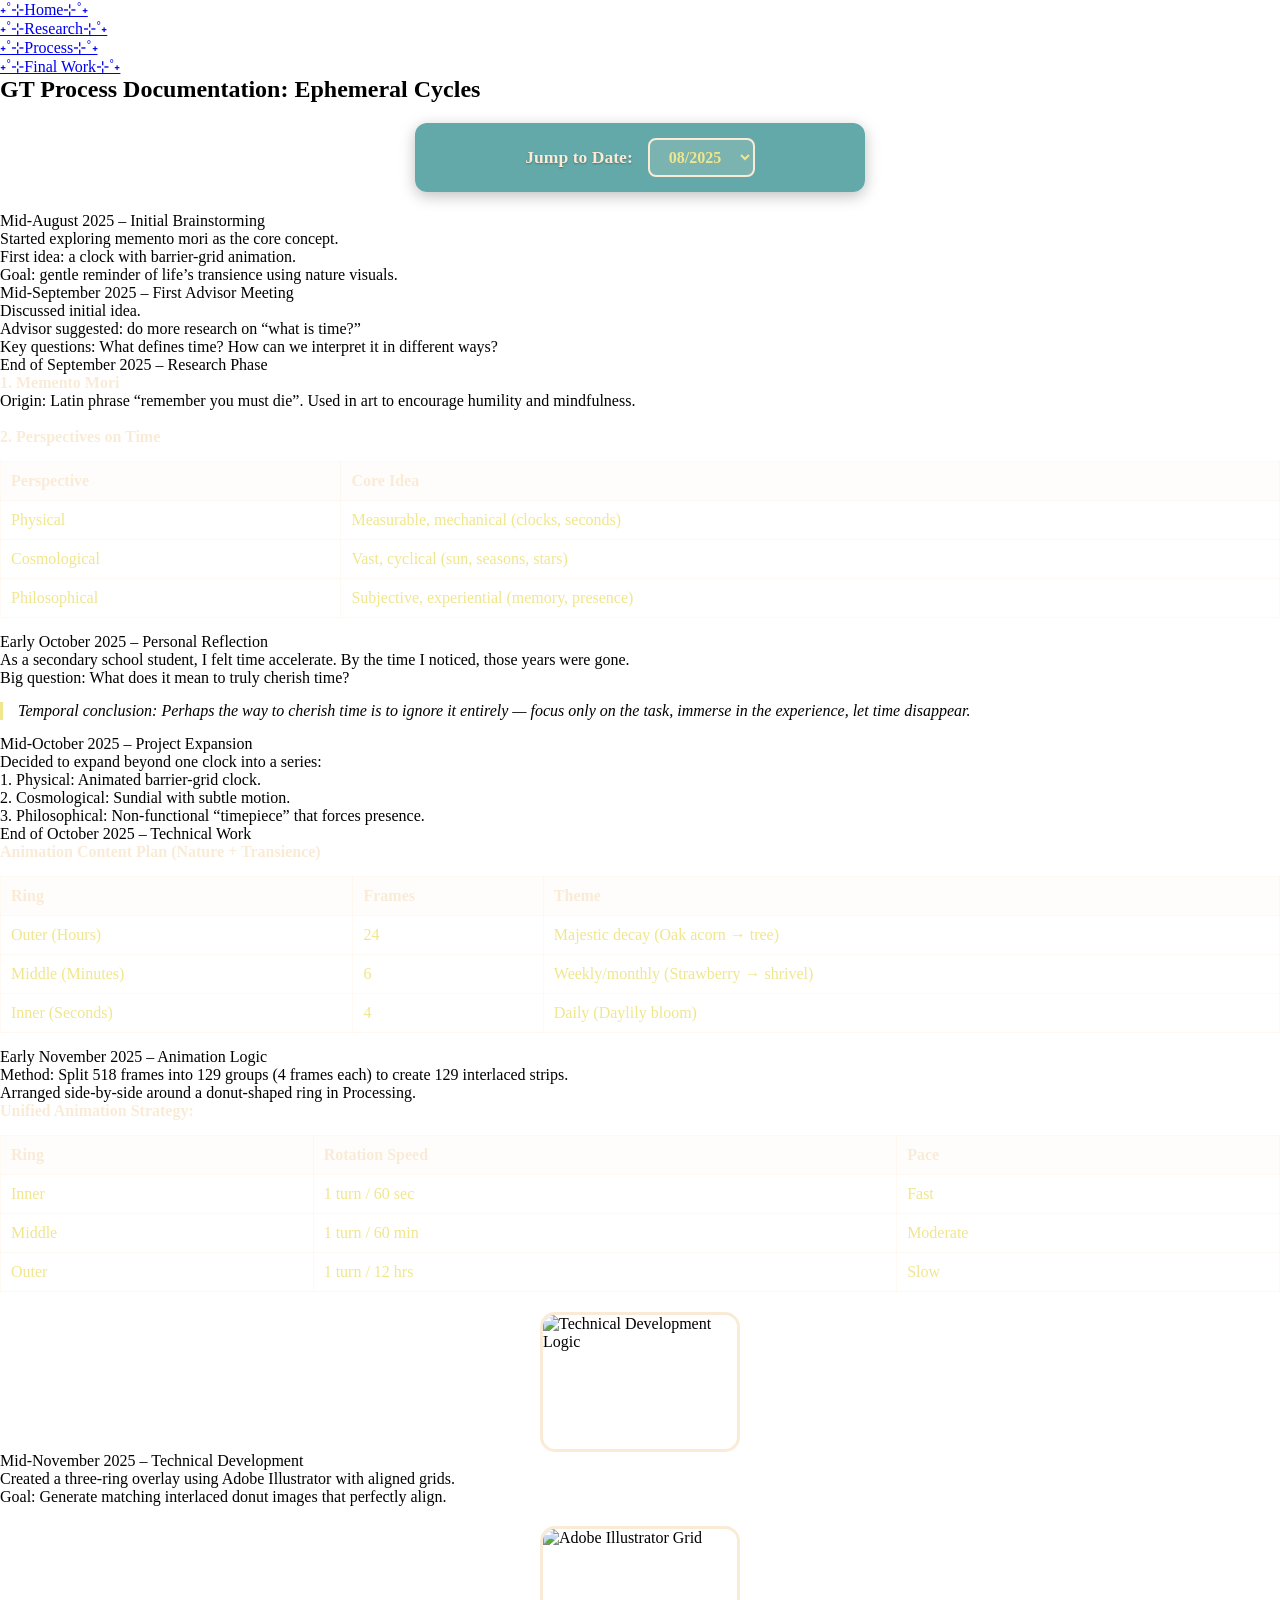
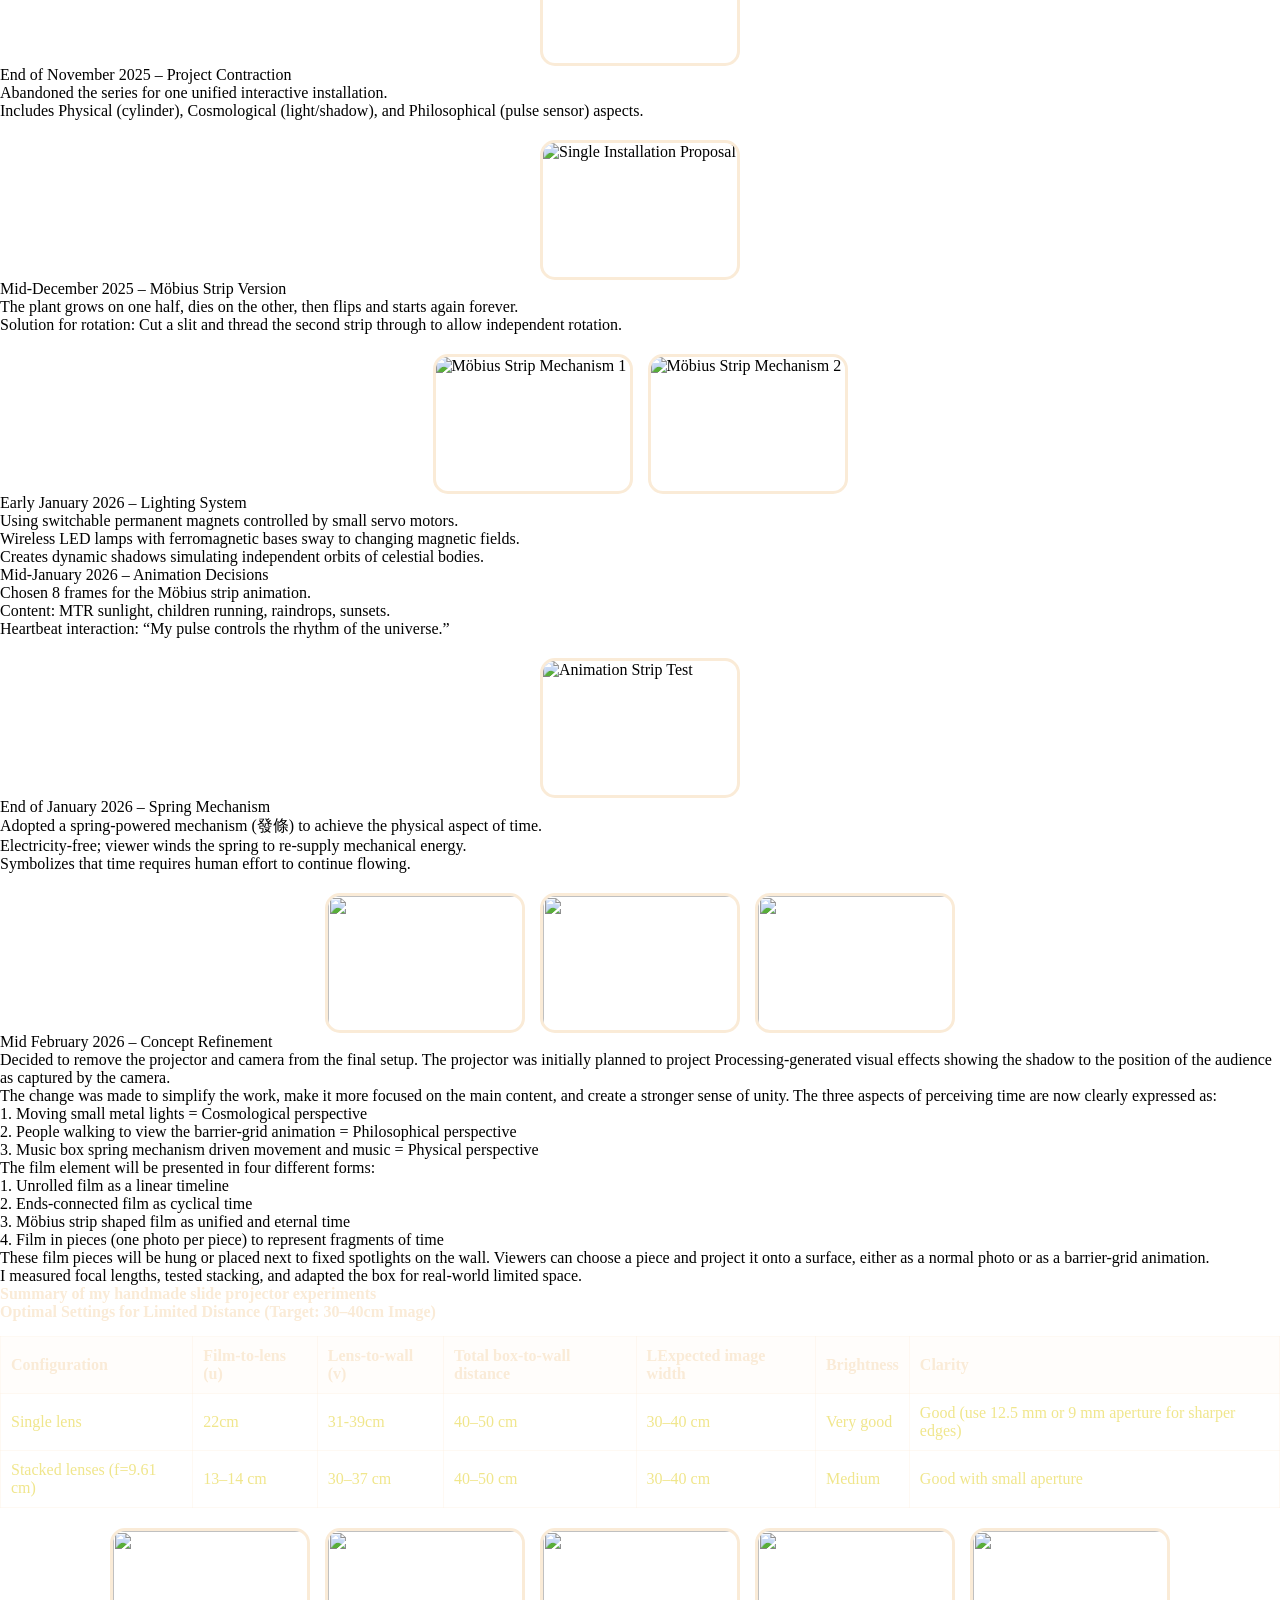
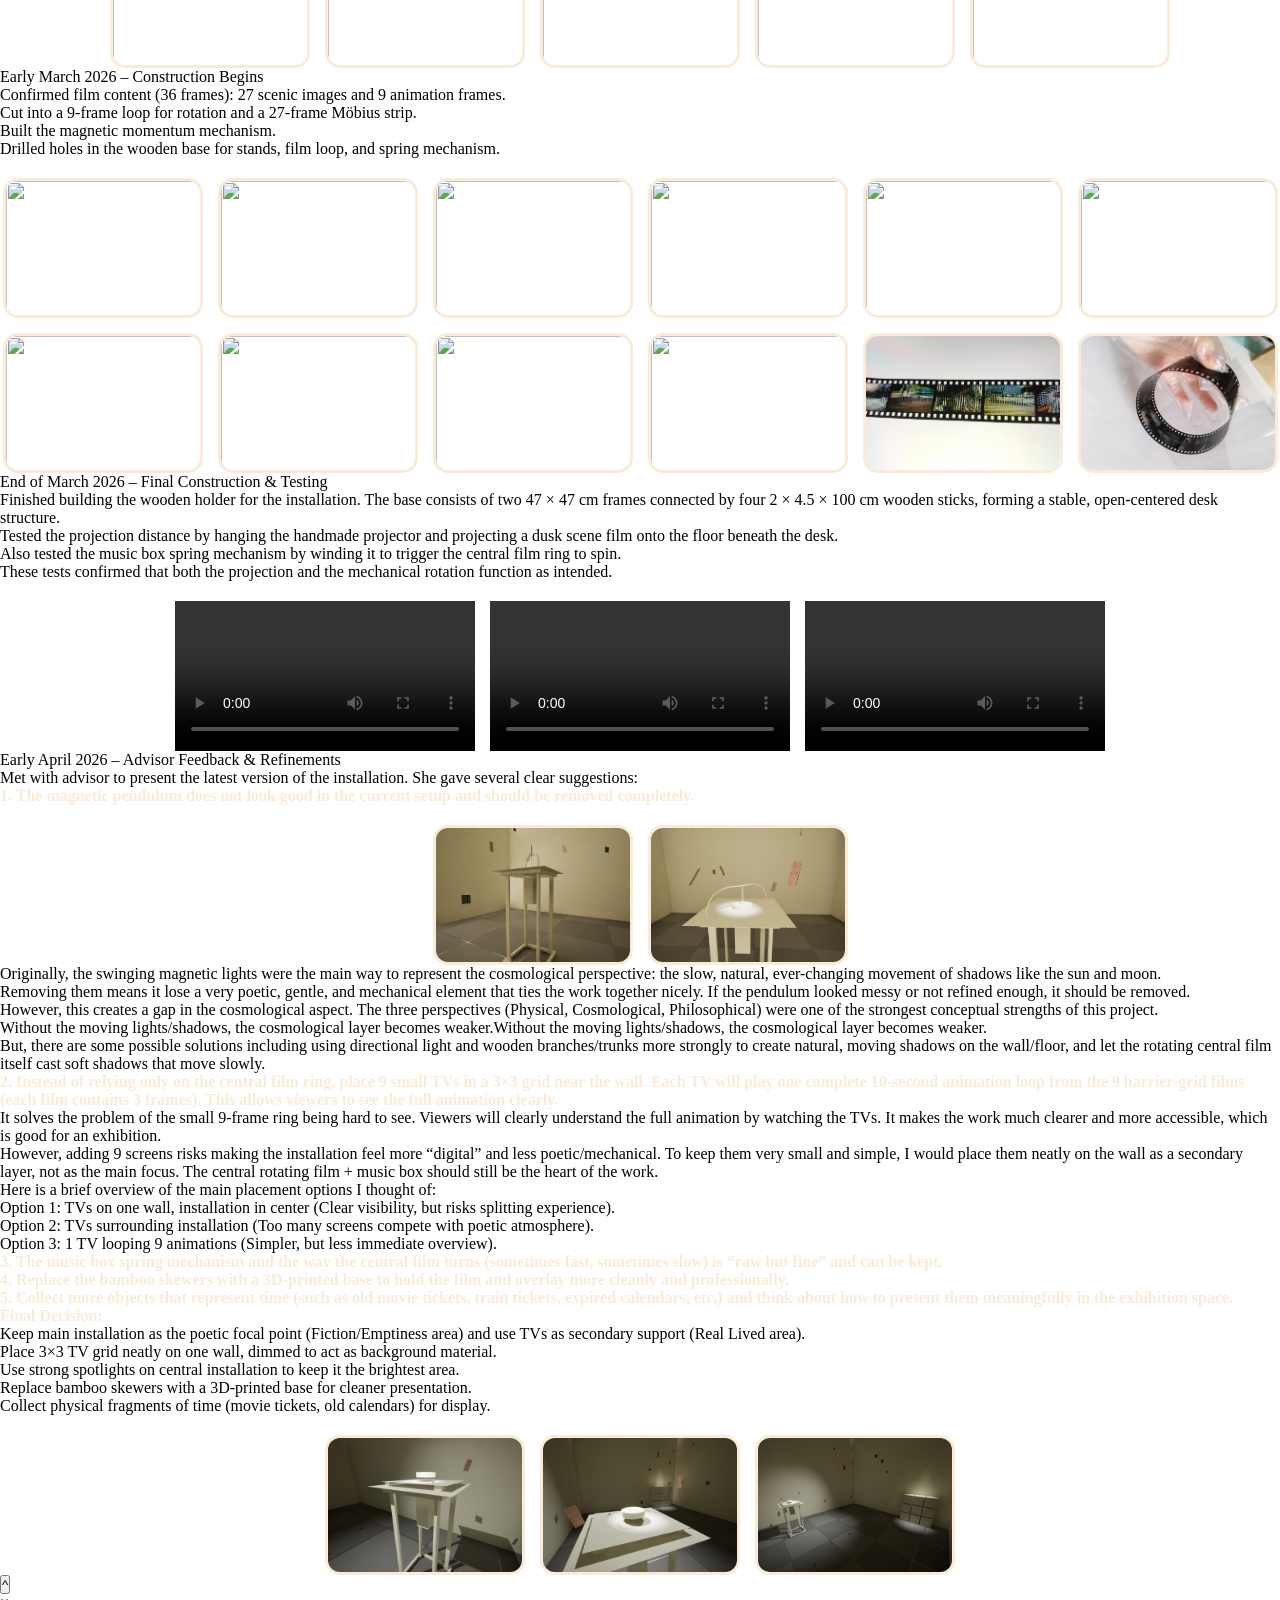
==== process.html @ a95b9350 "Final process page updates with dropdown and lightbox" ====
<!DOCTYPE html>
<html lang="en">

<head>
    <meta charset="UTF-8">
    <meta name="viewport" content="width=device-width, initial-scale=1.0">
    <title>Process - Ephemeral Cycle</title>
    <script src="https://d3js.org/d3.v7.min.js"></script>
    <link rel="stylesheet" href="style.css">
    <style>
        /* Global Reset to Prevent Overflow */
        * {
            box-sizing: border-box;
            margin: 0;
            padding: 0;
        }

        html,
        body {
            max-width: 100vw;
            overflow-x: hidden;
        }

        /* Dropdown Navigation Styles */
        .dropdown-container {
            position: sticky;
            top: 0;
            background: rgba(92, 165, 165, 0.95);
            padding: 15px 25px;
            margin: 20px auto;
            width: 90%;
            max-width: 450px;
            z-index: 100;
            border-radius: 12px;
            box-shadow: 0 4px 15px rgba(0, 0, 0, 0.25);
            display: flex;
            align-items: center;
            justify-content: center;
            gap: 15px;
            backdrop-filter: blur(5px);
        }

        .dropdown-label {
            color: antiquewhite;
            font-weight: bold;
            font-size: 1.1rem;
            text-shadow: 0 1px 2px rgba(0, 0, 0, 0.3);
        }

        #timeline-dropdown {
            padding: 8px 15px;
            font-size: 1rem;
            border-radius: 8px;
            border: 2px solid antiquewhite;
            background-color: rgba(250, 235, 215, 0.15);
            color: khaki;
            cursor: pointer;
            outline: none;
            font-family: inherit;
            font-weight: bold;
            transition: all 0.3s ease;
        }

        #timeline-dropdown:hover,
        #timeline-dropdown:focus {
            border-color: khaki;
            background-color: rgba(250, 235, 215, 0.25);
        }

        #timeline-dropdown option {
            background-color: rgb(92, 165, 165);
            color: antiquewhite;
            font-weight: bold;
        }

        /* Image Gallery Styling */
        .process-gallery {
            display: flex;
            flex-wrap: wrap;
            gap: 15px;
            margin-top: 20px;
            justify-content: center;
        }

        .process-gallery img {
            width: 200px;
            height: 140px;
            object-fit: cover;
            border: 3px solid antiquewhite;
            border-radius: 15px;
            cursor: pointer;
            transition: transform 0.3s;
        }

        .process-gallery img:hover {
            transform: scale(1.05);
        }

        /* Table Styling */
        .table-wrapper {
            width: 100%;
            overflow-x: auto;
            margin: 15px 0;
        }

        table {
            width: 100%;
            border-collapse: collapse;
            color: khaki;
            border: 1px solid antiquewhite;
            min-width: 300px;
        }

        th,
        td {
            padding: 10px;
            border: 1px solid rgba(250, 235, 215, 0.3);
            text-align: left;
        }

        th {
            background: rgba(250, 235, 215, 0.1);
            color: antiquewhite;
        }

        .bold-text {
            font-weight: bold;
            color: antiquewhite;
        }

        .quote-block {
            font-style: italic;
            border-left: 3px solid khaki;
            padding-left: 15px;
            margin: 15px 0;
        }

        /* New Sub-section Styling for Advisor Feedback */
        .sub-section {
            margin-top: 15px;
            padding-left: 15px;
            border-left: 2px solid antiquewhite;
        }
    </style>
</head>

<body>

    <nav>
        <ul>
            <li><a href="index.html" class="view-more-btn">˖˚⊹Home⊹˚˖</a></li>
            <li><a href="research.html" class="view-more-btn">˖˚⊹Research⊹˚˖</a></li>
            <li><a href="process.html" class="view-more-btn">˖˚⊹Process⊹˚˖</a></li>
            <li><a href="final-work.html" class="view-more-btn">˖˚⊹Final Work⊹˚˖</a></li>
        </ul>
    </nav>

    <section id="process">
        <h2>GT Process Documentation: Ephemeral Cycles</h2>

        <div class="dropdown-container">
            <label for="timeline-dropdown" class="dropdown-label">Jump to Date:</label>
            <select id="timeline-dropdown">
            </select>
        </div>

        <div class="process-list">

            <div class="process-entry" id="entry-0">
                <div class="process-title">Mid-August 2025 – Initial Brainstorming</div>
                <div class="process-body">
                    <div class="process-text">
                        <div class="process-points">
                            <div>Started exploring memento mori as the core concept.</div>
                            <div>First idea: a clock with barrier-grid animation.</div>
                            <div>Goal: gentle reminder of life’s transience using nature visuals.</div>
                        </div>
                    </div>
                </div>
            </div>

            <div class="process-entry" id="entry-1">
                <div class="process-title">Mid-September 2025 – First Advisor Meeting</div>
                <div class="process-body">
                    <div class="process-text">
                        <div class="process-points">
                            <div>Discussed initial idea.</div>
                            <div>Advisor suggested: do more research on “what is time?”</div>
                            <div>Key questions: What defines time? How can we interpret it in different ways?</div>
                        </div>
                    </div>
                </div>
            </div>

            <div class="process-entry" id="entry-2">
                <div class="process-title">End of September 2025 – Research Phase</div>
                <div class="process-body">
                    <div class="process-text">
                        <div class="process-points">
                            <div class="bold-text">1. Memento Mori</div>
                            <div>Origin: Latin phrase “remember you must die”. Used in art to encourage humility and
                                mindfulness.</div>
                            <br>
                            <div class="bold-text">2. Perspectives on Time</div>
                            <div class="table-wrapper">
                                <table>
                                    <tr>
                                        <th>Perspective</th>
                                        <th>Core Idea</th>
                                    </tr>
                                    <tr>
                                        <td>Physical</td>
                                        <td>Measurable, mechanical (clocks, seconds)</td>
                                    </tr>
                                    <tr>
                                        <td>Cosmological</td>
                                        <td>Vast, cyclical (sun, seasons, stars)</td>
                                    </tr>
                                    <tr>
                                        <td>Philosophical</td>
                                        <td>Subjective, experiential (memory, presence)</td>
                                    </tr>
                                </table>
                            </div>
                        </div>
                    </div>
                </div>
            </div>

            <div class="process-entry" id="entry-3">
                <div class="process-title">Early October 2025 – Personal Reflection</div>
                <div class="process-body">
                    <div class="process-text">
                        <div class="process-points">
                            <div>As a secondary school student, I felt time accelerate. By the time I noticed, those
                                years were gone.</div>
                            <div>Big question: What does it mean to truly cherish time?</div>
                            <div class="quote-block">Temporal conclusion: Perhaps the way to cherish time is to ignore
                                it entirely — focus only on the task, immerse in the experience, let time disappear.
                            </div>
                        </div>
                    </div>
                </div>
            </div>

            <div class="process-entry" id="entry-4">
                <div class="process-title">Mid-October 2025 – Project Expansion</div>
                <div class="process-body">
                    <div class="process-text">
                        <div class="process-points">
                            <div>Decided to expand beyond one clock into a series:</div>
                            <div>1. Physical: Animated barrier-grid clock.</div>
                            <div>2. Cosmological: Sundial with subtle motion.</div>
                            <div>3. Philosophical: Non-functional “timepiece” that forces presence.</div>
                        </div>
                    </div>
                </div>
            </div>

            <div class="process-entry" id="entry-5">
                <div class="process-title">End of October 2025 – Technical Work</div>
                <div class="process-body">
                    <div class="process-text">
                        <div class="process-points">
                            <div class="bold-text">Animation Content Plan (Nature + Transience)</div>
                            <div class="table-wrapper">
                                <table>
                                    <tr>
                                        <th>Ring</th>
                                        <th>Frames</th>
                                        <th>Theme</th>
                                    </tr>
                                    <tr>
                                        <td>Outer (Hours)</td>
                                        <td>24</td>
                                        <td>Majestic decay (Oak acorn → tree)</td>
                                    </tr>
                                    <tr>
                                        <td>Middle (Minutes)</td>
                                        <td>6</td>
                                        <td>Weekly/monthly (Strawberry → shrivel)</td>
                                    </tr>
                                    <tr>
                                        <td>Inner (Seconds)</td>
                                        <td>4</td>
                                        <td>Daily (Daylily bloom)</td>
                                    </tr>
                                </table>
                            </div>
                        </div>
                    </div>
                </div>
            </div>

            <div class="process-entry" id="entry-6">
                <div class="process-title">Early November 2025 – Animation Logic</div>
                <div class="process-body">
                    <div class="process-text">
                        <div class="process-points">
                            <div>Method: Split 518 frames into 129 groups (4 frames each) to create 129 interlaced
                                strips.</div>
                            <div>Arranged side-by-side around a donut-shaped ring in Processing.</div>
                            <div class="bold-text">Unified Animation Strategy:</div>
                            <div class="table-wrapper">
                                <table>
                                    <tr>
                                        <th>Ring</th>
                                        <th>Rotation Speed</th>
                                        <th>Pace</th>
                                    </tr>
                                    <tr>
                                        <td>Inner</td>
                                        <td>1 turn / 60 sec</td>
                                        <td>Fast</td>
                                    </tr>
                                    <tr>
                                        <td>Middle</td>
                                        <td>1 turn / 60 min</td>
                                        <td>Moderate</td>
                                    </tr>
                                    <tr>
                                        <td>Outer</td>
                                        <td>1 turn / 12 hrs</td>
                                        <td>Slow</td>
                                    </tr>
                                </table>
                            </div>
                        </div>
                        <div class="process-gallery">
                            <img src="images/Early November 2025_02.jpg" alt="Technical Development Logic">
                        </div>
                    </div>
                </div>
            </div>

            <div class="process-entry" id="entry-7">
                <div class="process-title">Mid-November 2025 – Technical Development</div>
                <div class="process-body">
                    <div class="process-text">
                        <div class="process-points">
                            <div>Created a three-ring overlay using Adobe Illustrator with aligned grids.</div>
                            <div>Goal: Generate matching interlaced donut images that perfectly align.</div>
                        </div>
                        <div class="process-gallery">
                            <img src="images/Mid-November 2025 – Technical Development_01.jpg"
                                alt="Adobe Illustrator Grid">
                        </div>
                    </div>
                </div>
            </div>

            <div class="process-entry" id="entry-8">
                <div class="process-title">End of November 2025 – Project Contraction</div>
                <div class="process-body">
                    <div class="process-text">
                        <div class="process-points">
                            <div>Abandoned the series for one unified interactive installation.</div>
                            <div>Includes Physical (cylinder), Cosmological (light/shadow), and Philosophical (pulse
                                sensor) aspects.</div>
                        </div>
                        <div class="process-gallery">
                            <img src="images/End of November 2025_01.jpg" alt="Single Installation Proposal">
                        </div>
                    </div>
                </div>
            </div>

            <div class="process-entry" id="entry-9">
                <div class="process-title">Mid-December 2025 – Möbius Strip Version</div>
                <div class="process-body">
                    <div class="process-text">
                        <div class="process-points">
                            <div>The plant grows on one half, dies on the other, then flips and starts again forever.
                            </div>
                            <div>Solution for rotation: Cut a slit and thread the second strip through to allow
                                independent rotation.</div>
                        </div>
                        <div class="process-gallery">
                            <img src="images/Mid-December 2025_01.jpg" alt="Möbius Strip Mechanism 1">
                            <img src="images/Mid-December 2025_02.jpg" alt="Möbius Strip Mechanism 2">
                        </div>
                    </div>
                </div>
            </div>

            <div class="process-entry" id="entry-10">
                <div class="process-title">Early January 2026 – Lighting System</div>
                <div class="process-body">
                    <div class="process-text">
                        <div class="process-points">
                            <div>Using switchable permanent magnets controlled by small servo motors.</div>
                            <div>Wireless LED lamps with ferromagnetic bases sway to changing magnetic fields.</div>
                            <div>Creates dynamic shadows simulating independent orbits of celestial bodies.</div>
                        </div>
                    </div>
                </div>
            </div>

            <div class="process-entry" id="entry-11">
                <div class="process-title">Mid-January 2026 – Animation Decisions</div>
                <div class="process-body">
                    <div class="process-text">
                        <div class="process-points">
                            <div>Chosen 8 frames for the Möbius strip animation.</div>
                            <div>Content: MTR sunlight, children running, raindrops, sunsets.</div>
                            <div>Heartbeat interaction: “My pulse controls the rhythm of the universe.”</div>
                        </div>
                        <div class="process-gallery">
                            <img src="images/Mid-January 2026_01.jpg" alt="Animation Strip Test">
                        </div>
                    </div>
                </div>
            </div>

            <div class="process-entry" id="entry-12">
                <div class="process-title">End of January 2026 – Spring Mechanism</div>
                <div class="process-body">
                    <div class="process-text">
                        <div class="process-points">
                            <div>Adopted a spring-powered mechanism (發條) to achieve the physical aspect of time.</div>
                            <div>Electricity-free; viewer winds the spring to re-supply mechanical energy.</div>
                            <div>Symbolizes that time requires human effort to continue flowing.</div>
                        </div>
                        <div class="process-gallery">
                            <img src="images/End of January 2026_01.jpg">
                            <img src="images/End of January 2026_02.jpg">
                            <img src="images/End of January 2026_03.jpg">
                        </div>
                    </div>
                </div>
            </div>

            <div class="process-entry" id="entry-13">
                <div class="process-title">Mid February 2026 – Concept Refinement</div>
                <div class="process-body">
                    <div class="process-text">
                        <div class="process-points">
                            <div>Decided to remove the projector and camera from the final setup. The projector was
                                initially planned to project Processing-generated visual effects showing the shadow to
                                the position of the audience as captured by the camera.</div>
                            <div>The change was made to simplify the work, make it more focused on the main content, and
                                create a stronger sense of unity. The three aspects of perceiving time are now clearly
                                expressed as:</div>
                            <div>1. Moving small metal lights = Cosmological perspective</div>
                            <div>2. People walking to view the barrier-grid animation = Philosophical perspective</div>
                            <div>3. Music box spring mechanism driven movement and music = Physical perspective</div>
                            <div>The film element will be presented in four different forms:</div>
                            <div>1. Unrolled film as a linear timeline</div>
                            <div>2. Ends-connected film as cyclical time</div>
                            <div>3. Möbius strip shaped film as unified and eternal time</div>
                            <div>4. Film in pieces (one photo per piece) to represent fragments of time</div>
                            <div>These film pieces will be hung or placed next to fixed spotlights on the wall. Viewers
                                can choose a piece and project it onto a surface, either as a normal photo or as a
                                barrier-grid animation. </div>

                            <div>I measured focal lengths, tested stacking, and adapted the box for real-world limited
                                space.</div>
                            <div class="bold-text">Summary of my handmade slide projector experiments</div>
                            <div class="bold-text">Optimal Settings for Limited Distance (Target: 30–40cm Image)</div>
                            <div class="table-wrapper">
                                <table>
                                    <tr>
                                        <th>Configuration</th>
                                        <th>Film-to-lens (u)</th>
                                        <th>Lens-to-wall (v)</th>
                                        <th>Total box-to-wall distance</th>
                                        <th>LExpected image width</th>
                                        <th>Brightness</th>
                                        <th>Clarity</th>
                                    </tr>
                                    <tr>
                                        <td>Single lens</td>
                                        <td>22cm</td>
                                        <td>31-39cm</td>
                                        <td>40–50 cm</td>
                                        <td>30–40 cm</td>
                                        <td>Very good</td>
                                        <td>Good (use 12.5 mm or 9 mm aperture for sharper edges)</td>
                                    </tr>
                                    <tr>
                                        <td>Stacked lenses (f=9.61 cm)</td>
                                        <td>13–14 cm</td>
                                        <td>30–37 cm</td>
                                        <td>40–50 cm</td>
                                        <td>30–40 cm</td>
                                        <td>Medium</td>
                                        <td>Good with small aperture</td>
                                    </tr>
                                </table>
                            </div>
                            <div class="process-gallery">
                                <img src="images/Mid-February 2026_01.jpg">
                                <img src="images/Mid-February 2026_02.jpg">
                                <img src="images/Mid-February 2026_03.jpg">
                                <img src="images/Mid-February 2026_04.jpg">
                                <img src="images/Mid-February 2026_05.jpg">
                            </div>
                        </div>
                    </div>
                </div>
            </div>
        </div>

        <div class="process-entry" id="entry-14">
            <div class="process-title">Early March 2026 – Construction Begins</div>
            <div class="process-body">
                <div class="process-text">
                    <div class="process-points">
                        <div>Confirmed film content (36 frames): 27 scenic images and 9 animation frames.</div>
                        <div>Cut into a 9-frame loop for rotation and a 27-frame Möbius strip.</div>
                        <div>Built the magnetic momentum mechanism.</div>
                        <div>Drilled holes in the wooden base for stands, film loop, and spring
                            mechanism.</div>
                    </div>
                    <div class="process-gallery">
                        <img src="images/Early March 2026_01.jpg">
                        <img src="images/Early March 2026_02.jpg">
                        <img src="images/Early March 2026_03.jpg">
                        <img src="images/Early March 2026_04.jpg">
                        <img src="images/Early March 2026_06.jpg">
                        <img src="images/Early March 2026_07.jpg">
                        <img src="images/Early March 2026_08.jpg">
                        <img src="images/Early March 2026_09.jpg">
                        <img src="images/Early March 2026_10.jpg">
                        <img src="images/Early March 2026_11.jpg">
                        <img src="images/Early March 2026_12.jpg">
                        <img src="images/Early March 2026_13.jpg">
                    </div>
                </div>
            </div>
        </div>

        <div class="process-entry" id="entry-15">
            <div class="process-title">End of March 2026 – Final Construction & Testing</div>
            <div class="process-body">
                <div class="process-text">
                    <div class="process-points">
                        <div>Finished building the wooden holder for the installation. The base consists of two 47 ×
                            47 cm frames connected by four 2 × 4.5 × 100 cm wooden sticks, forming a stable,
                            open-centered desk structure.</div>
                        <div>Tested the projection distance by hanging the handmade projector and projecting a dusk
                            scene film onto the floor beneath the desk. </div>
                        <div>Also tested the music box spring mechanism by winding it to trigger the central film
                            ring to spin.</div>
                        <div>These tests confirmed that both the projection and the mechanical rotation function as
                            intended.</div>
                        <div class="process-gallery">
                            <video controls>
                                <source src="images/End of March 2026_01.mp4">
                            </video>
                            <video controls>
                                <source src="images/End of March 2026_02.mp4">
                            </video>
                            <video controls>
                                <source src="images/End of March 2026_03.mp4">
                            </video>
                        </div>
                    </div>
                </div>
            </div>
        </div>

        <div class="process-entry" id="entry-16">
            <div class="process-title">Early April 2026 – Advisor Feedback & Refinements</div>
            <div class="process-body">
                <div class="process-text">
                    <div class="process-points">
                        <div>Met with advisor to present the latest version of the installation. She gave several
                            clear suggestions:</div>

                        <div><span class="bold-text">1. The magnetic pendulum does not look good in the current
                                setup and should be removed completely.</span></div>
                        <div class="process-gallery">
                            <img src="images/Early April 2026_01.png">
                            <img src="images/Early April 2026_02.png">
                        </div>
                        <div>Originally, the swinging magnetic lights were the main way to represent the
                            cosmological perspective: the slow, natural, ever-changing movement of shadows like the
                            sun and moon. </div>
                        <div>Removing them means it lose a very poetic, gentle, and mechanical element that ties
                            the work together nicely. If the pendulum looked messy or not refined enough, it should
                            be removed. </div>
                        <div>However, this creates a gap in the cosmological aspect. The three perspectives
                            (Physical, Cosmological, Philosophical) were one of the strongest conceptual strengths
                            of this project. </div>
                        <div>Without the moving lights/shadows, the cosmological layer becomes weaker.Without the
                            moving lights/shadows, the cosmological layer becomes weaker.</div>
                        <div>But, there are some possible solutions including using directional light and wooden
                            branches/trunks more strongly to create natural, moving shadows on the wall/floor, and
                            let the rotating central film itself cast soft shadows that move slowly.</div>

                        <div><span class="bold-text">2. Instead of relying only on the central film ring, place 9
                                small TVs in a 3×3 grid near the wall. Each TV will play one complete 10-second
                                animation loop from the 9 barrier-grid films (each film contains 3 frames). This
                                allows viewers to see the full animation clearly.</span></div>
                        <div>It solves the problem of the small 9-frame ring being hard to see. Viewers will clearly
                            understand the full animation by watching the TVs. It makes the work much clearer and
                            more accessible, which is good for an exhibition.</div>
                        <div>However, adding 9 screens risks making the installation feel more “digital” and less
                            poetic/mechanical. To keep them very small and simple, I would place them neatly on the
                            wall as a secondary layer, not as the main focus. The central rotating film + music box
                            should still be the heart of the work. </div>
                        <div>Here is a brief overview of the main placement options I thought of: </div>
                        <div>Option 1: TVs on one wall, installation in center (Clear
                            visibility, but risks splitting experience).</div>
                        <div>Option 2: TVs surrounding installation (Too many screens
                            compete with poetic atmosphere).</div>
                        <div>Option 3: 1 TV looping 9 animations (Simpler, but less
                            immediate overview).</div>
                        <div><span class="bold-text">3. The music box spring mechanism and the way the central film
                                turns (sometimes fast, sometimes slow) is “raw but fine” and can be kept.</span>
                        </div>
                        <div><span class="bold-text">4. Replace the bamboo skewers with a 3D-printed base to hold
                                the film and overlay more cleanly and professionally.</span></div>
                        <div><span class="bold-text">5. Collect more objects that represent time (such as old movie
                                tickets, train tickets, expired calendars, etc.) and think about how to present them
                                meaningfully in the exhibition space.</span></div>
                        <div><span class="bold-text">Final Decision:</span></div>
                        <div>Keep main installation as the poetic focal point (Fiction/Emptiness area) and use TVs
                            as secondary support (Real Lived area).</div>
                        <div>Place 3×3 TV grid neatly on one wall, dimmed to act as background material.</div>
                        <div>Use strong spotlights on central installation to keep it the brightest area.</div>
                        <div>Replace bamboo skewers with a 3D-printed base for cleaner presentation.</div>
                        <div>Collect physical fragments of time (movie tickets, old calendars) for display.</div>
                        <div class="process-gallery">
                            <img src="images/Early April 2026_03.png">
                            <img src="images/Early April 2026_04.png">
                            <img src="images/Early April 2026_05.png">
                        </div>
                    </div>
                </div>
            </div>
        </div>

        </div>
    </section>

    <button id="back-to-top" title="Back to Top">^</button>

    <div id="drawing-lightbox">
        <span class="drawing-close">×</span>
        <span class="drawing-nav" id="drawing-prev"> ← </span>
        <span class="drawing-nav" id="drawing-next"> → </span>
        <img id="drawing-img">
    </div>

    <div id="loader">
        <div class="hourglass"></div>
        <p>It is almost done! Please wait~</p>
    </div>

    <script>
        // Mapping MM/YYYY to the ID of the earliest entry for that month
        const monthMapping = [
            { label: "08/2025", entryId: "entry-0" },
            { label: "09/2025", entryId: "entry-1" },
            { label: "10/2025", entryId: "entry-3" },
            { label: "11/2025", entryId: "entry-6" },
            { label: "12/2025", entryId: "entry-9" },
            { label: "01/2026", entryId: "entry-10" },
            { label: "02/2026", entryId: "entry-13" },
            { label: "03/2026", entryId: "entry-14" },
            { label: "04/2026", entryId: "entry-16" }
        ];

        // Back to top
        const btt = document.getElementById('back-to-top');
        window.addEventListener('scroll', () => btt.classList.toggle('show', window.scrollY > 500));
        btt.onclick = () => window.scrollTo({ top: 0, behavior: 'smooth' });

        // Initialize Dropdown Navigation
        window.addEventListener('load', () => {
            document.body.classList.add('loaded');
            initDropdown();
        });

        function initDropdown() {
            const dropdown = document.getElementById('timeline-dropdown');

            // Populate the select element with options
            monthMapping.forEach((m, index) => {
                const option = document.createElement('option');
                option.value = index;
                option.textContent = m.label;
                dropdown.appendChild(option);
            });

            // Handle dropdown change event
            dropdown.addEventListener('change', (e) => {
                const val = parseInt(e.target.value);
                const targetId = monthMapping[val].entryId;
                const entry = document.getElementById(targetId);

                if (entry) {
                    const offset = 80; // Offset to account for the sticky dropdown bar
                    const bodyRect = document.body.getBoundingClientRect().top;
                    const elementRect = entry.getBoundingClientRect().top;
                    const elementPosition = elementRect - bodyRect;
                    const offsetPosition = elementPosition - offset;

                    window.scrollTo({
                        top: offsetPosition,
                        behavior: 'smooth'
                    });
                }
            });
        }

        // Lightbox Logic
        const lightbox = document.getElementById('drawing-lightbox');
        const lightboxImg = document.getElementById('drawing-img');
        let currentIdx = 0;
        let galleryImages = [];

        document.querySelectorAll('.process-gallery img').forEach((el) => {
            el.onclick = (e) => {
                const gallery = e.target.closest('.process-gallery');
                galleryImages = Array.from(gallery.querySelectorAll('img')).map(img => img.src);
                currentIdx = galleryImages.indexOf(e.target.src);
                lightboxImg.src = galleryImages[currentIdx];
                lightbox.style.display = 'flex';
            };
        });

        document.querySelector('.drawing-close').onclick = () => lightbox.style.display = 'none';
        document.getElementById('drawing-prev').onclick = (e) => {
            e.stopPropagation();
            currentIdx = (currentIdx - 1 + galleryImages.length) % galleryImages.length;
            lightboxImg.src = galleryImages[currentIdx];
        };
        document.getElementById('drawing-next').onclick = (e) => {
            e.stopPropagation();
            currentIdx = (currentIdx + 1) % galleryImages.length;
            lightboxImg.src = galleryImages[currentIdx];
        };
        lightbox.onclick = () => lightbox.style.display = 'none';
    </script>
</body>

</html>
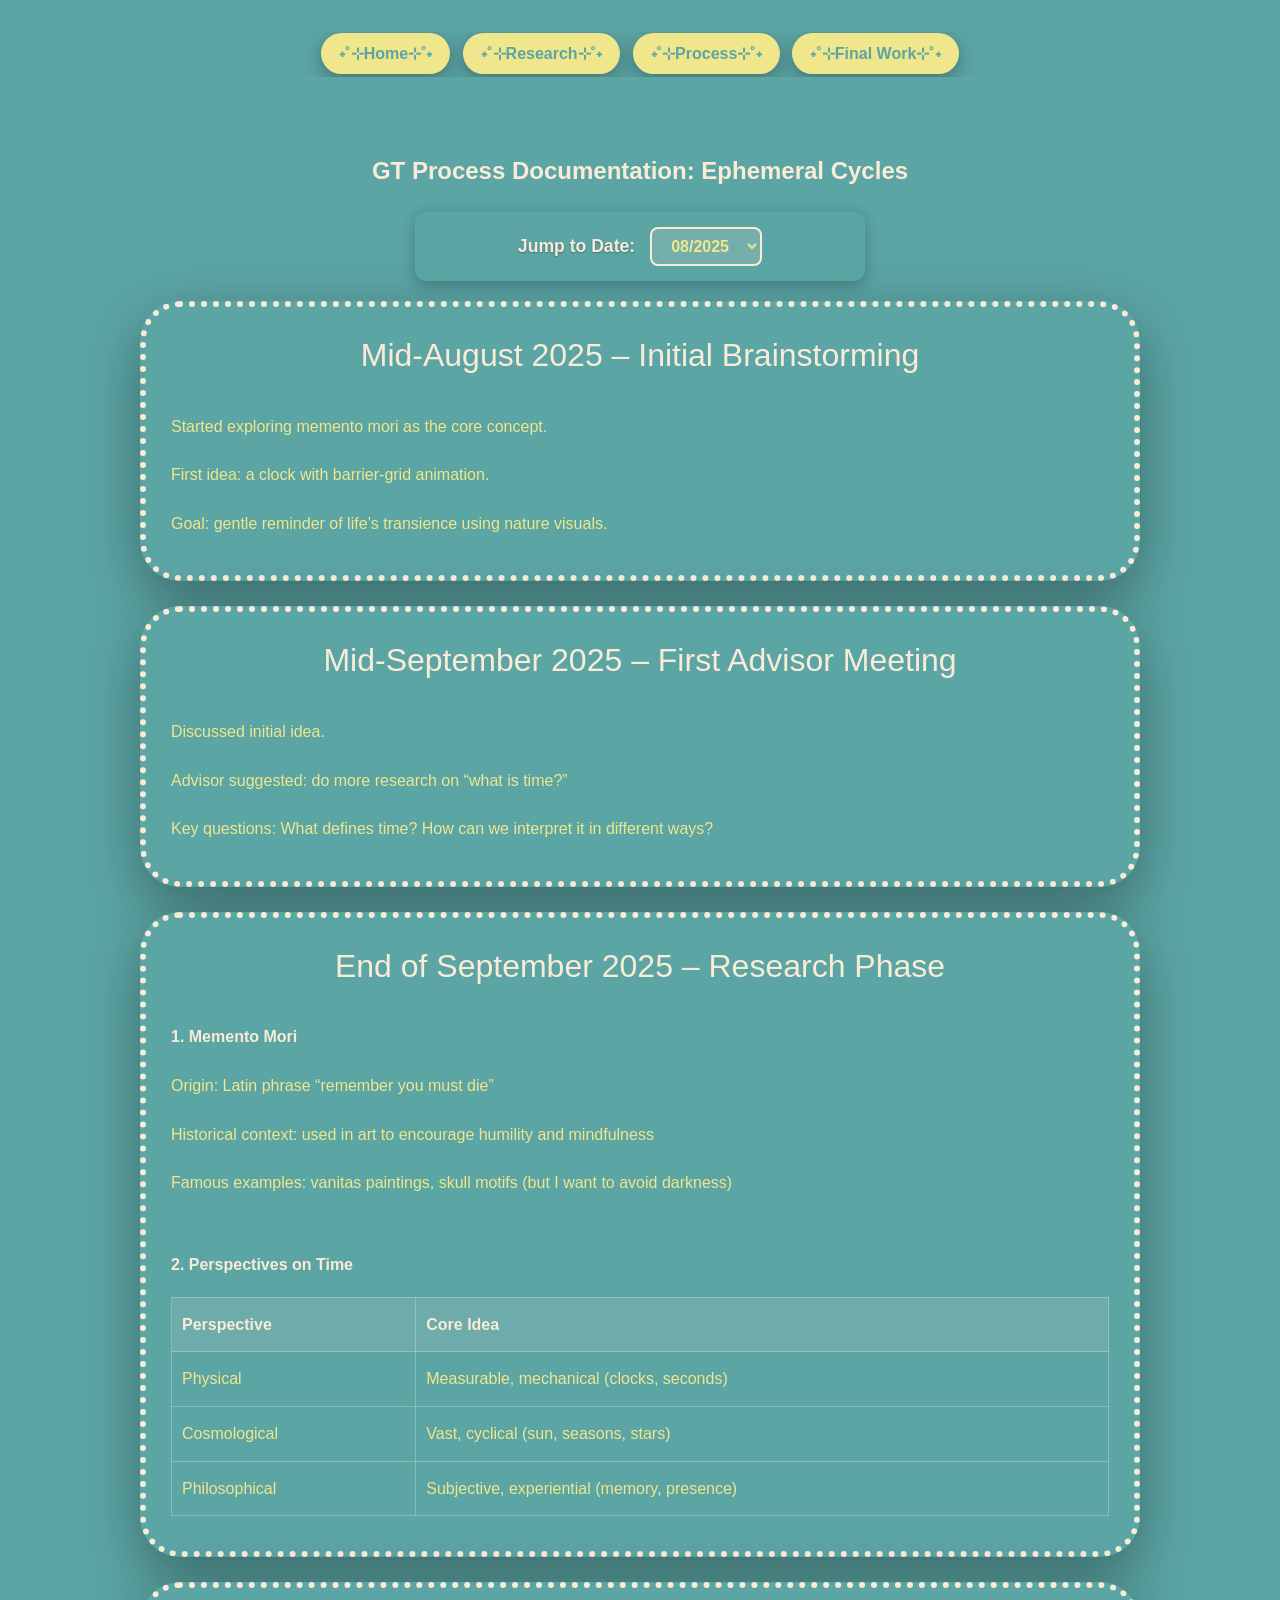
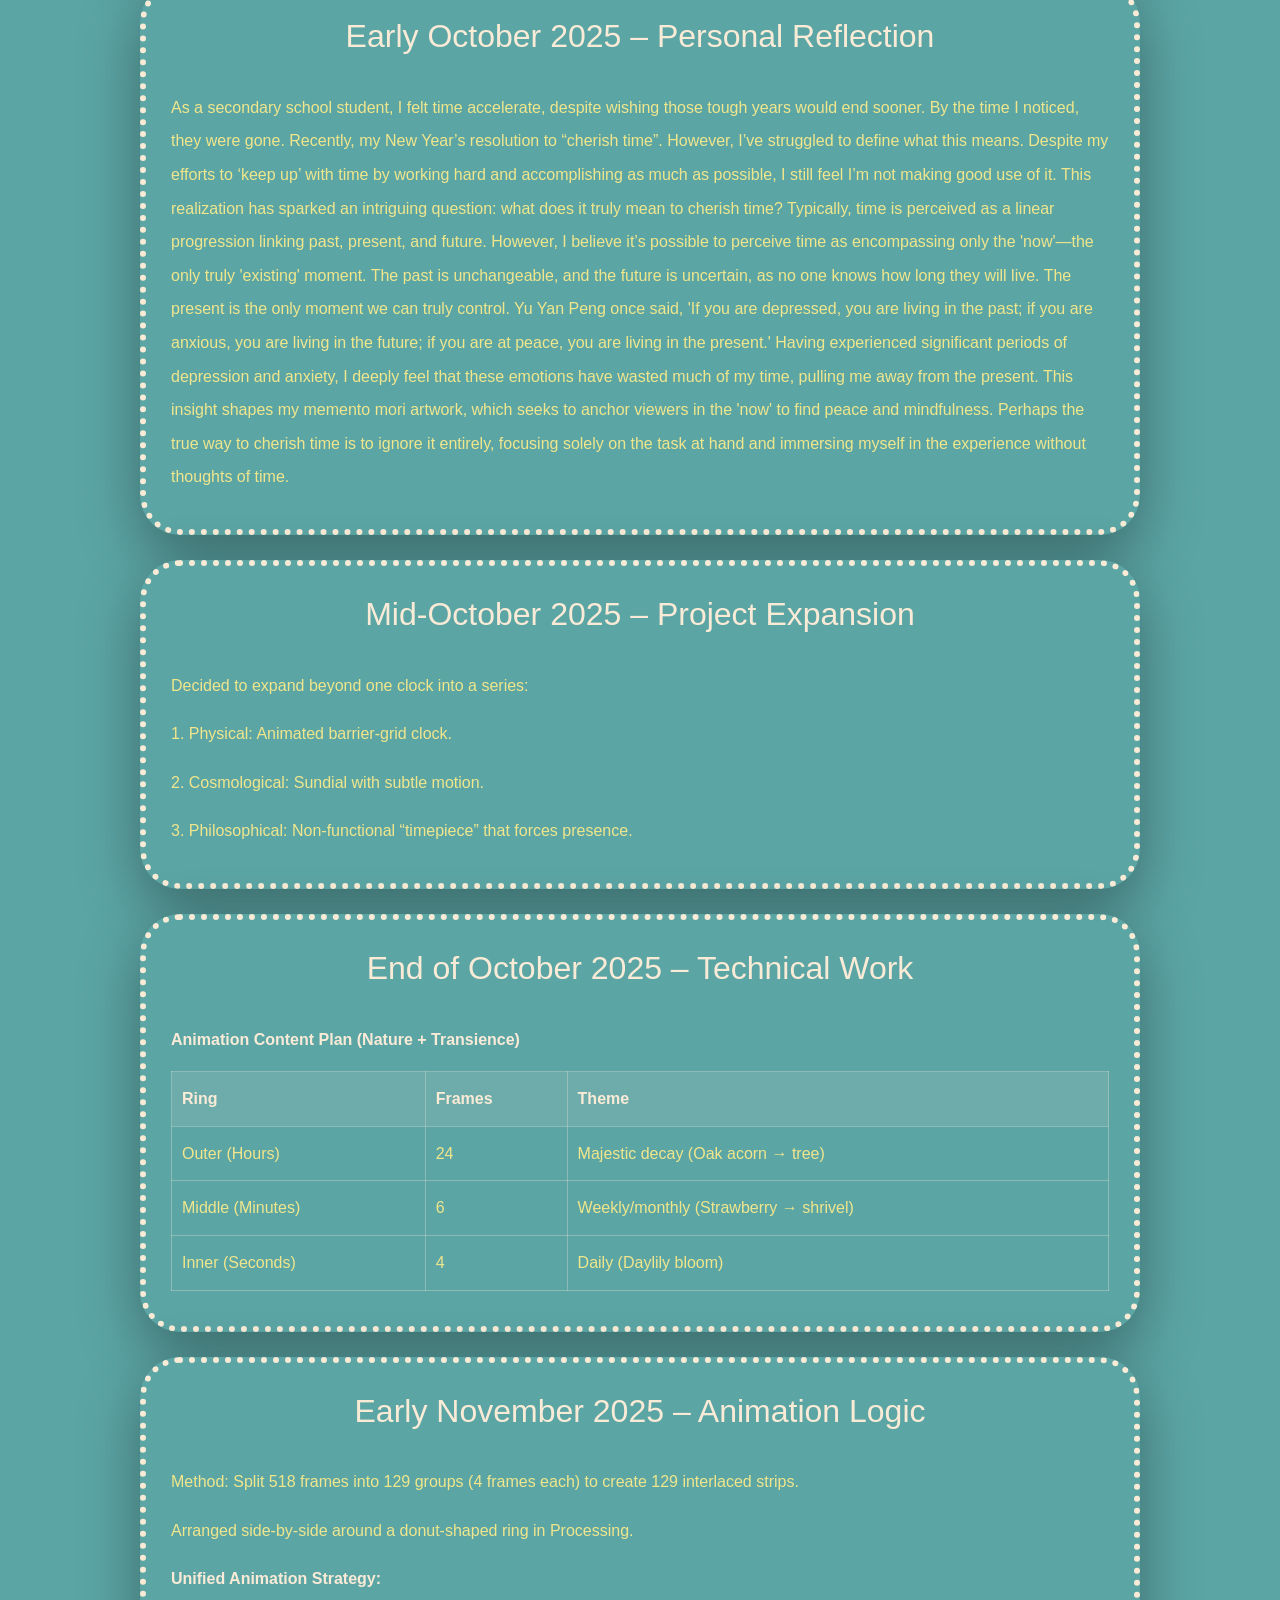
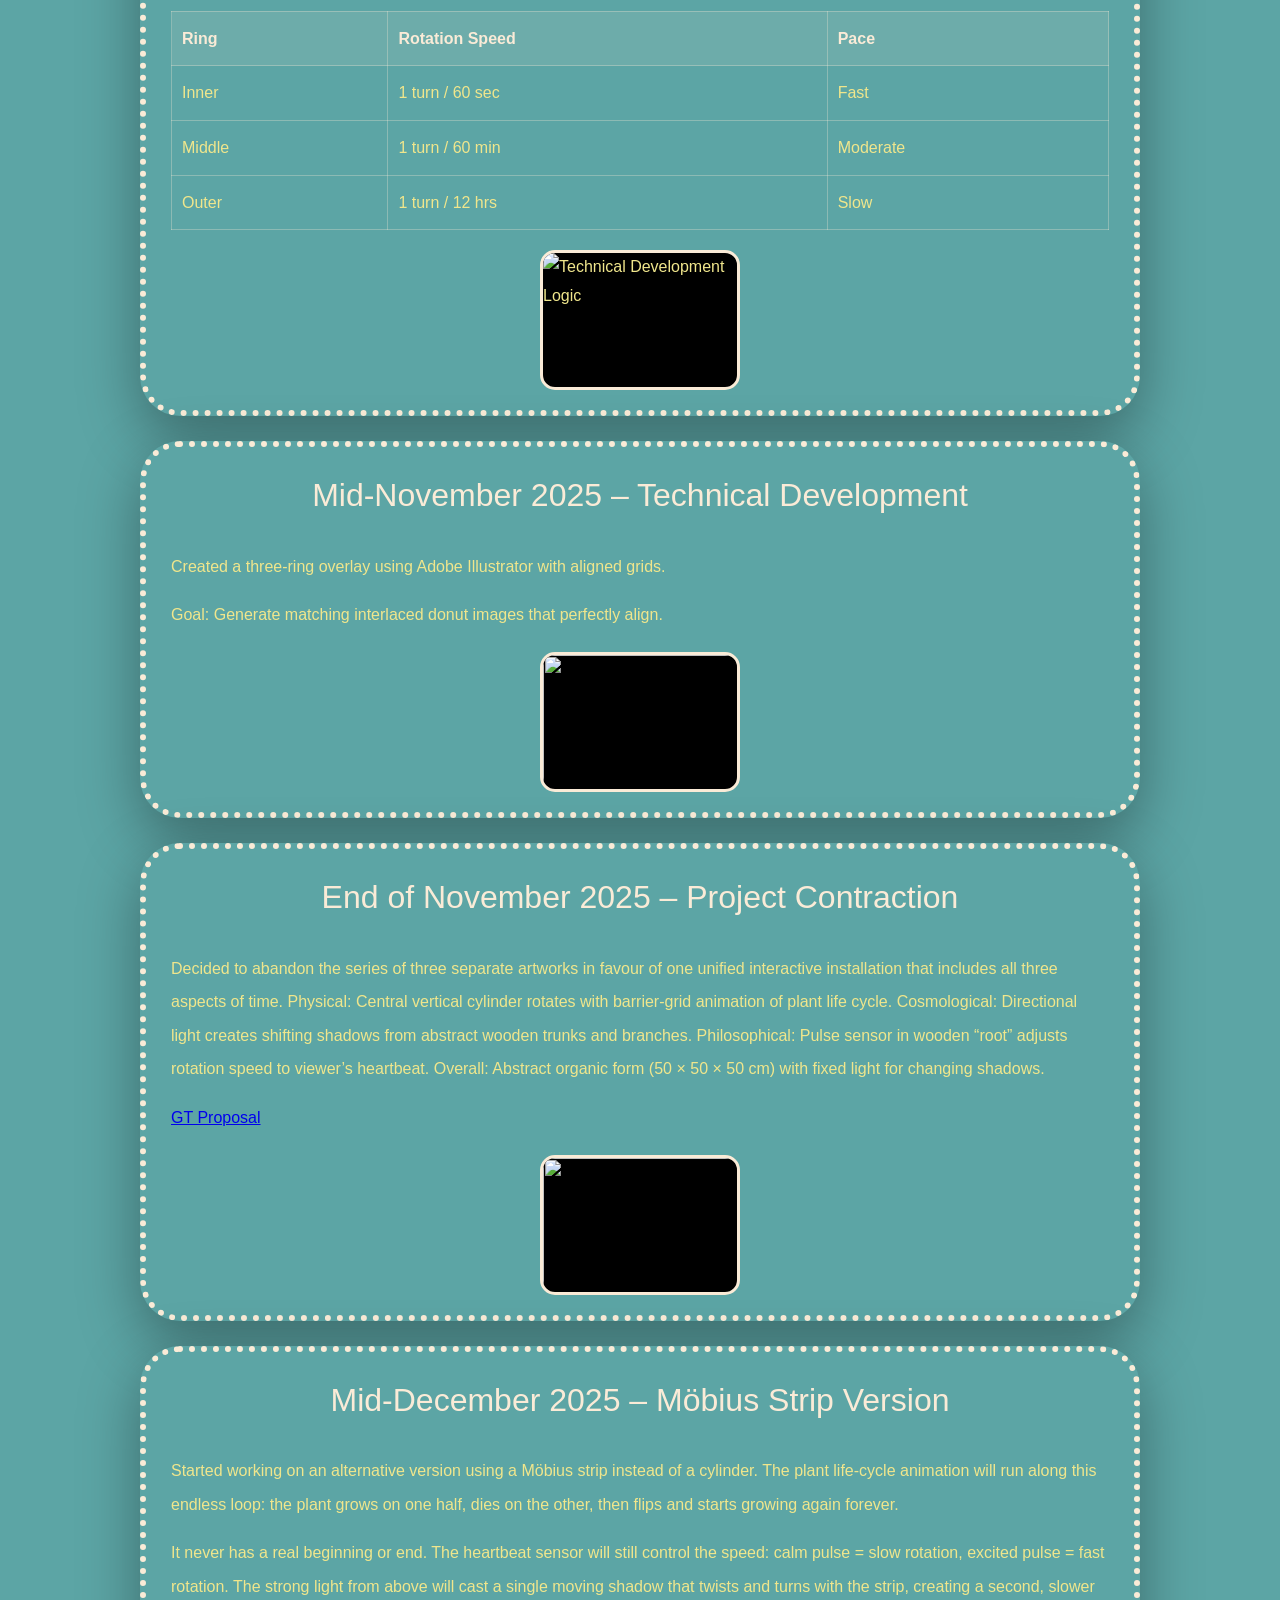
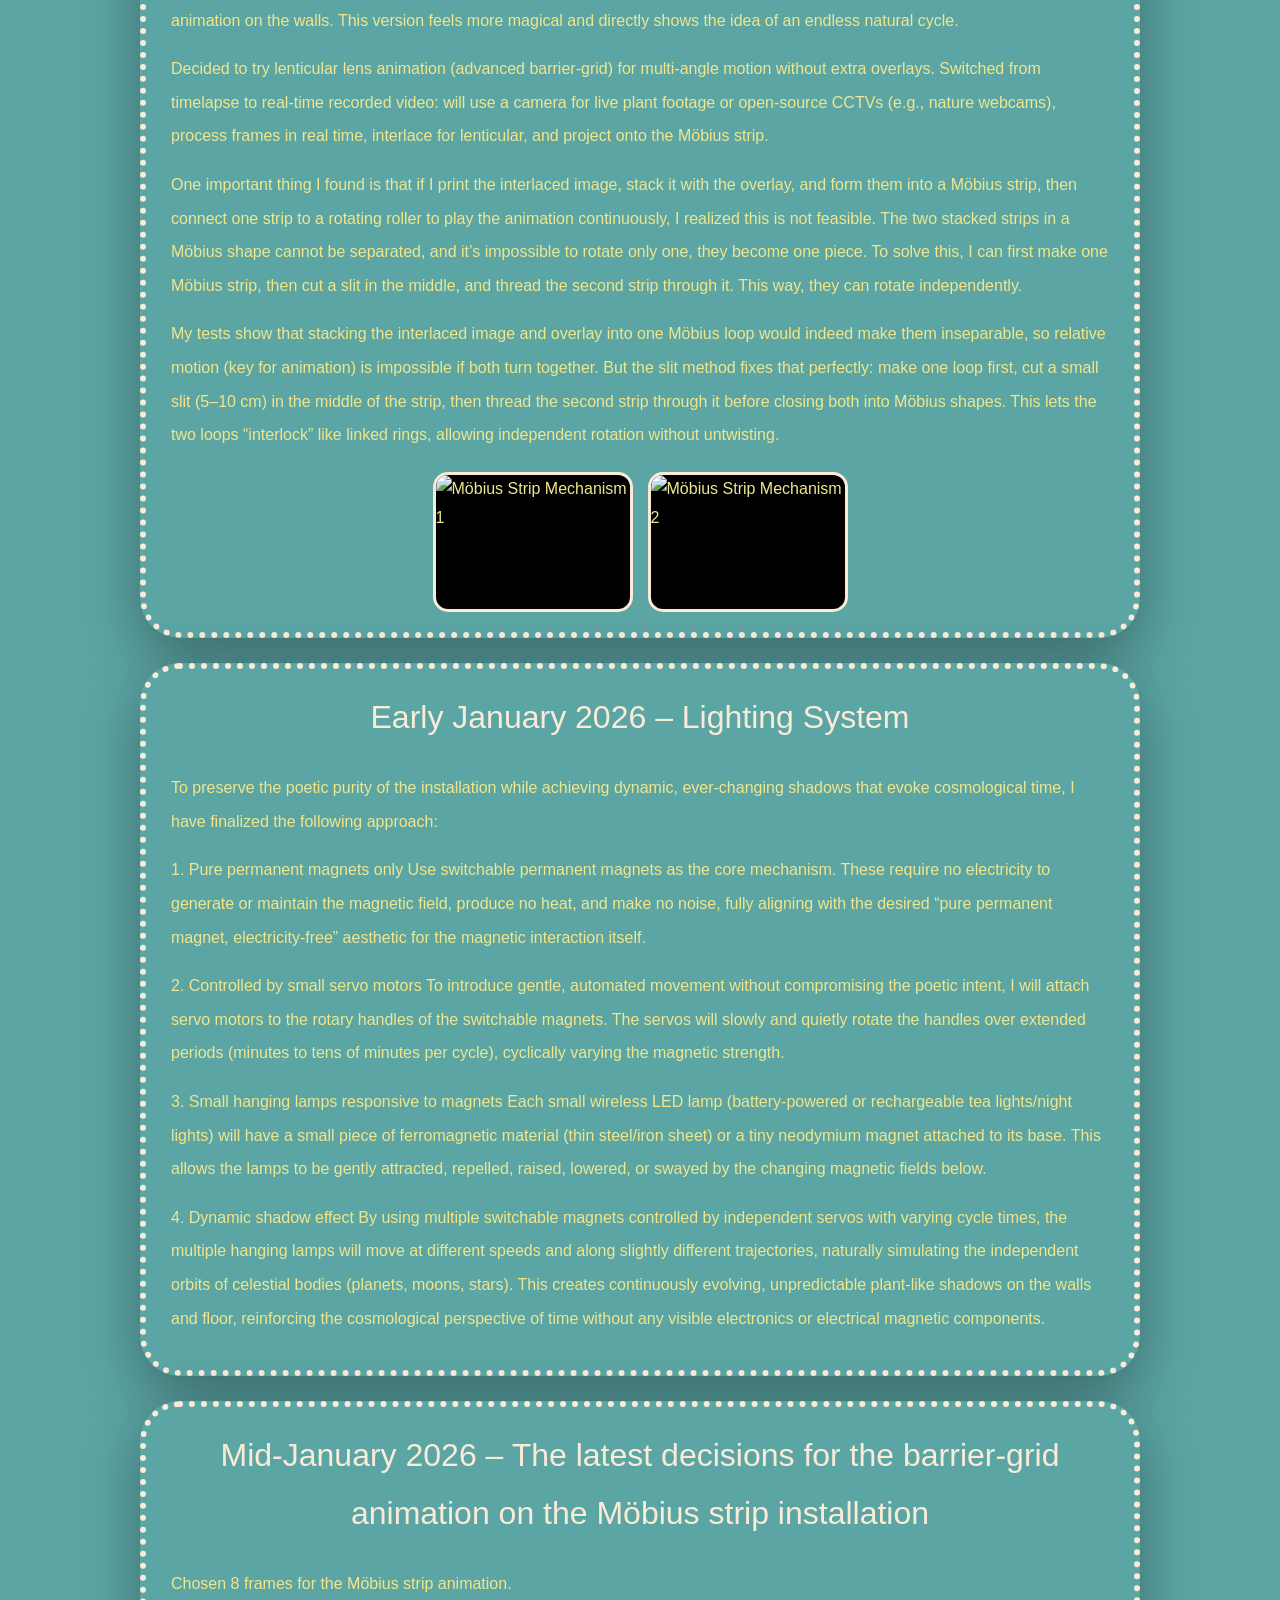
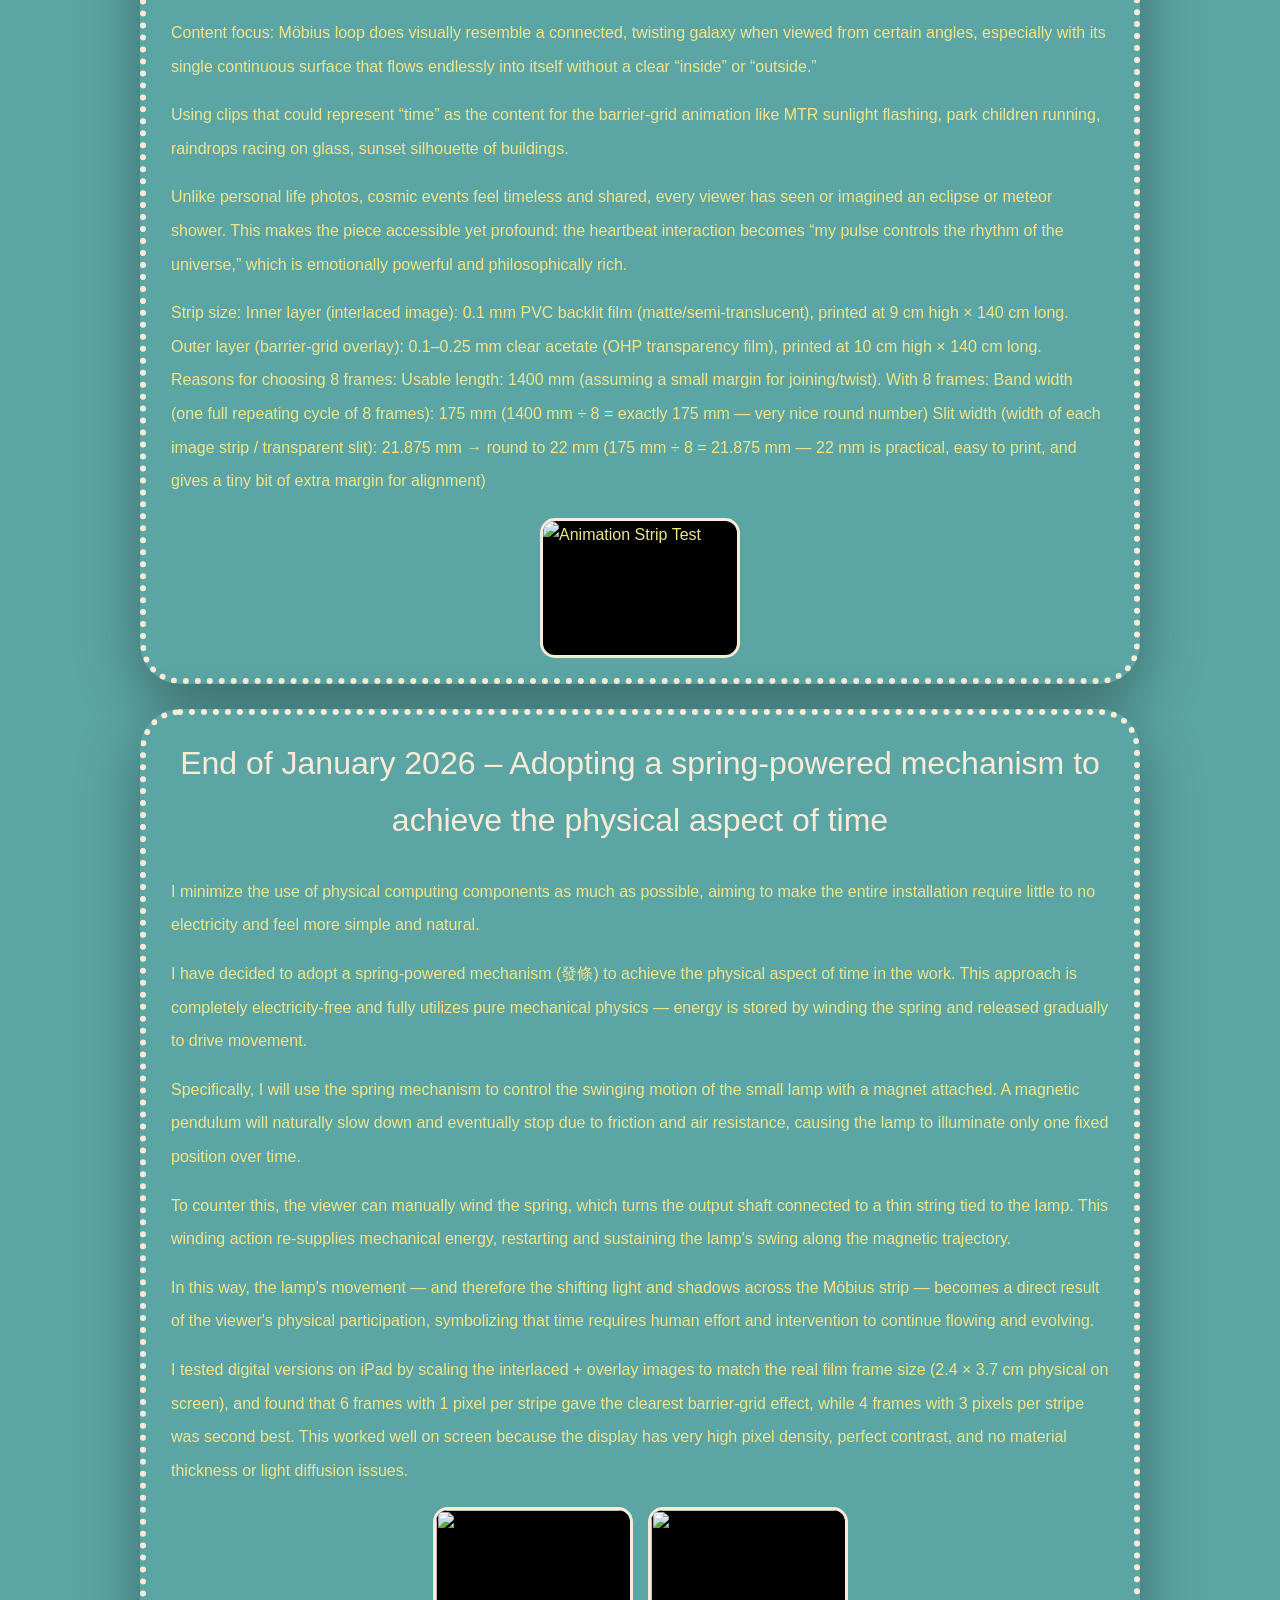
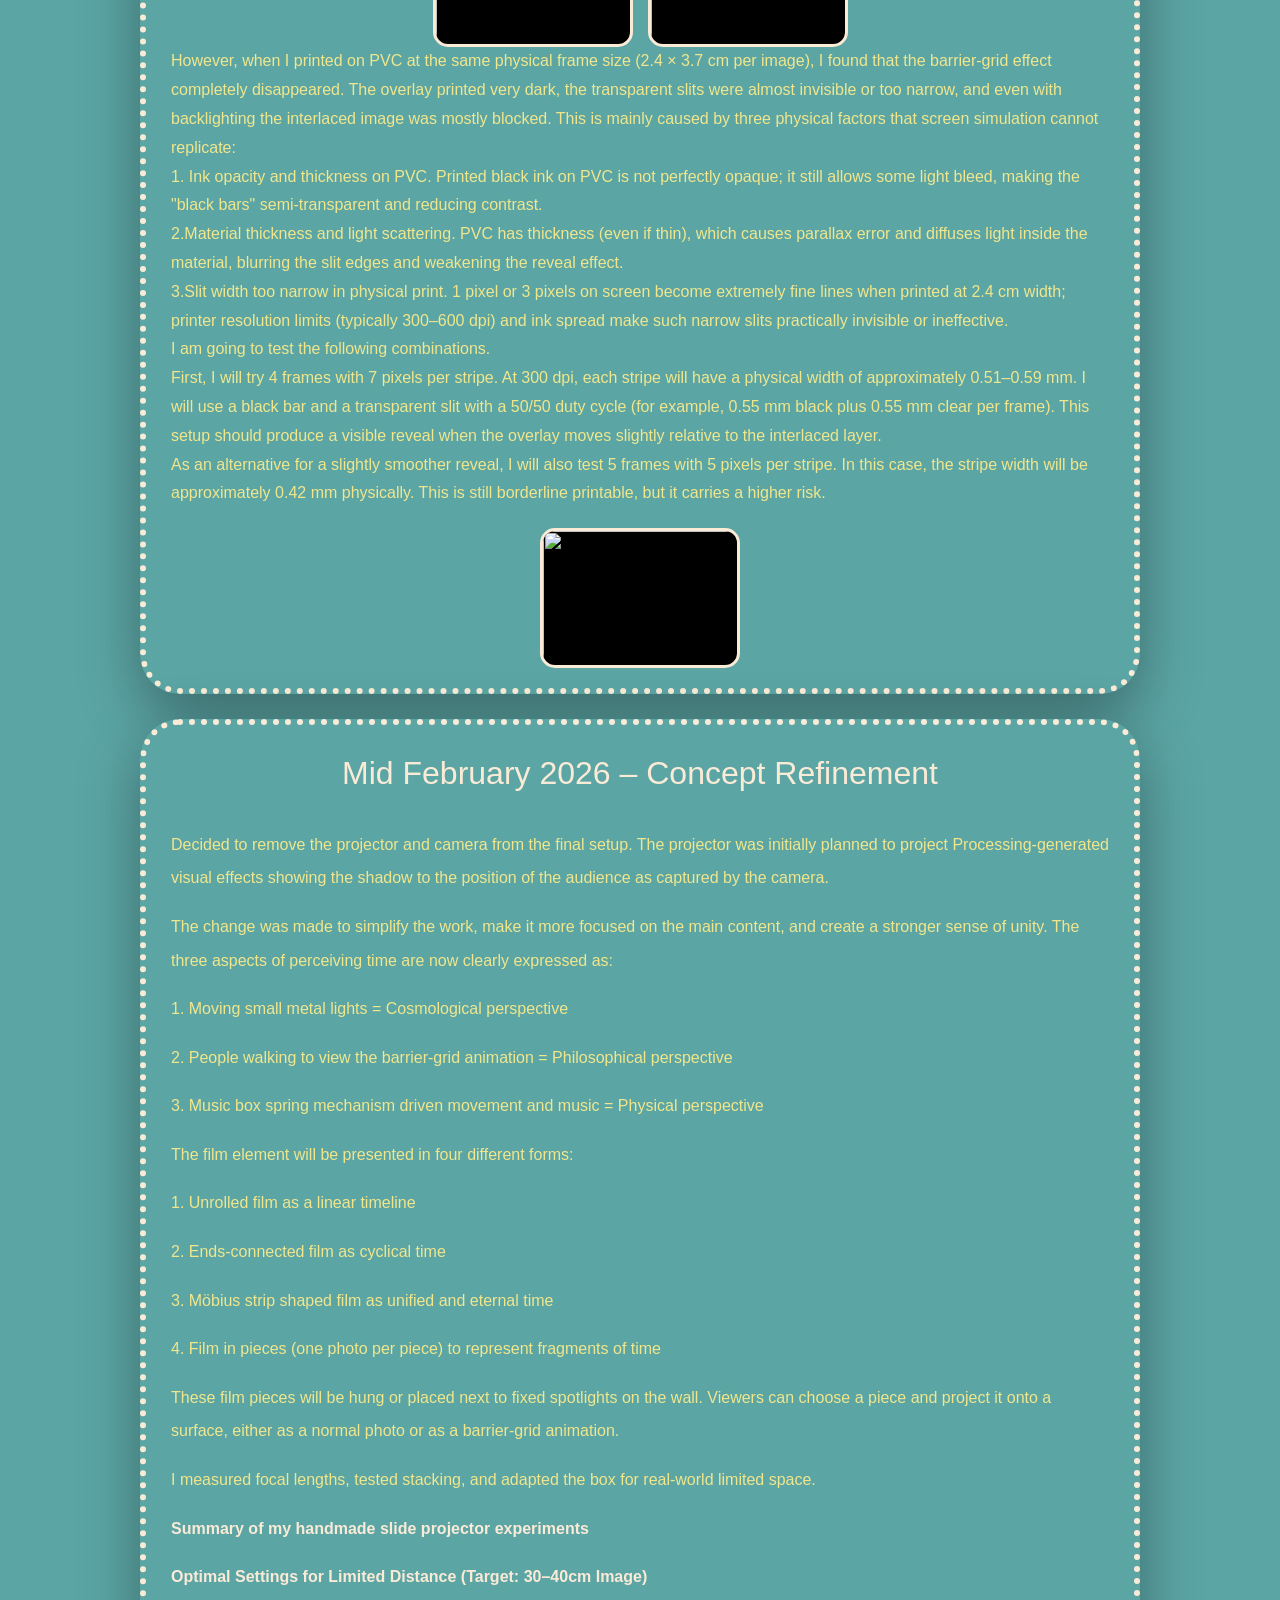
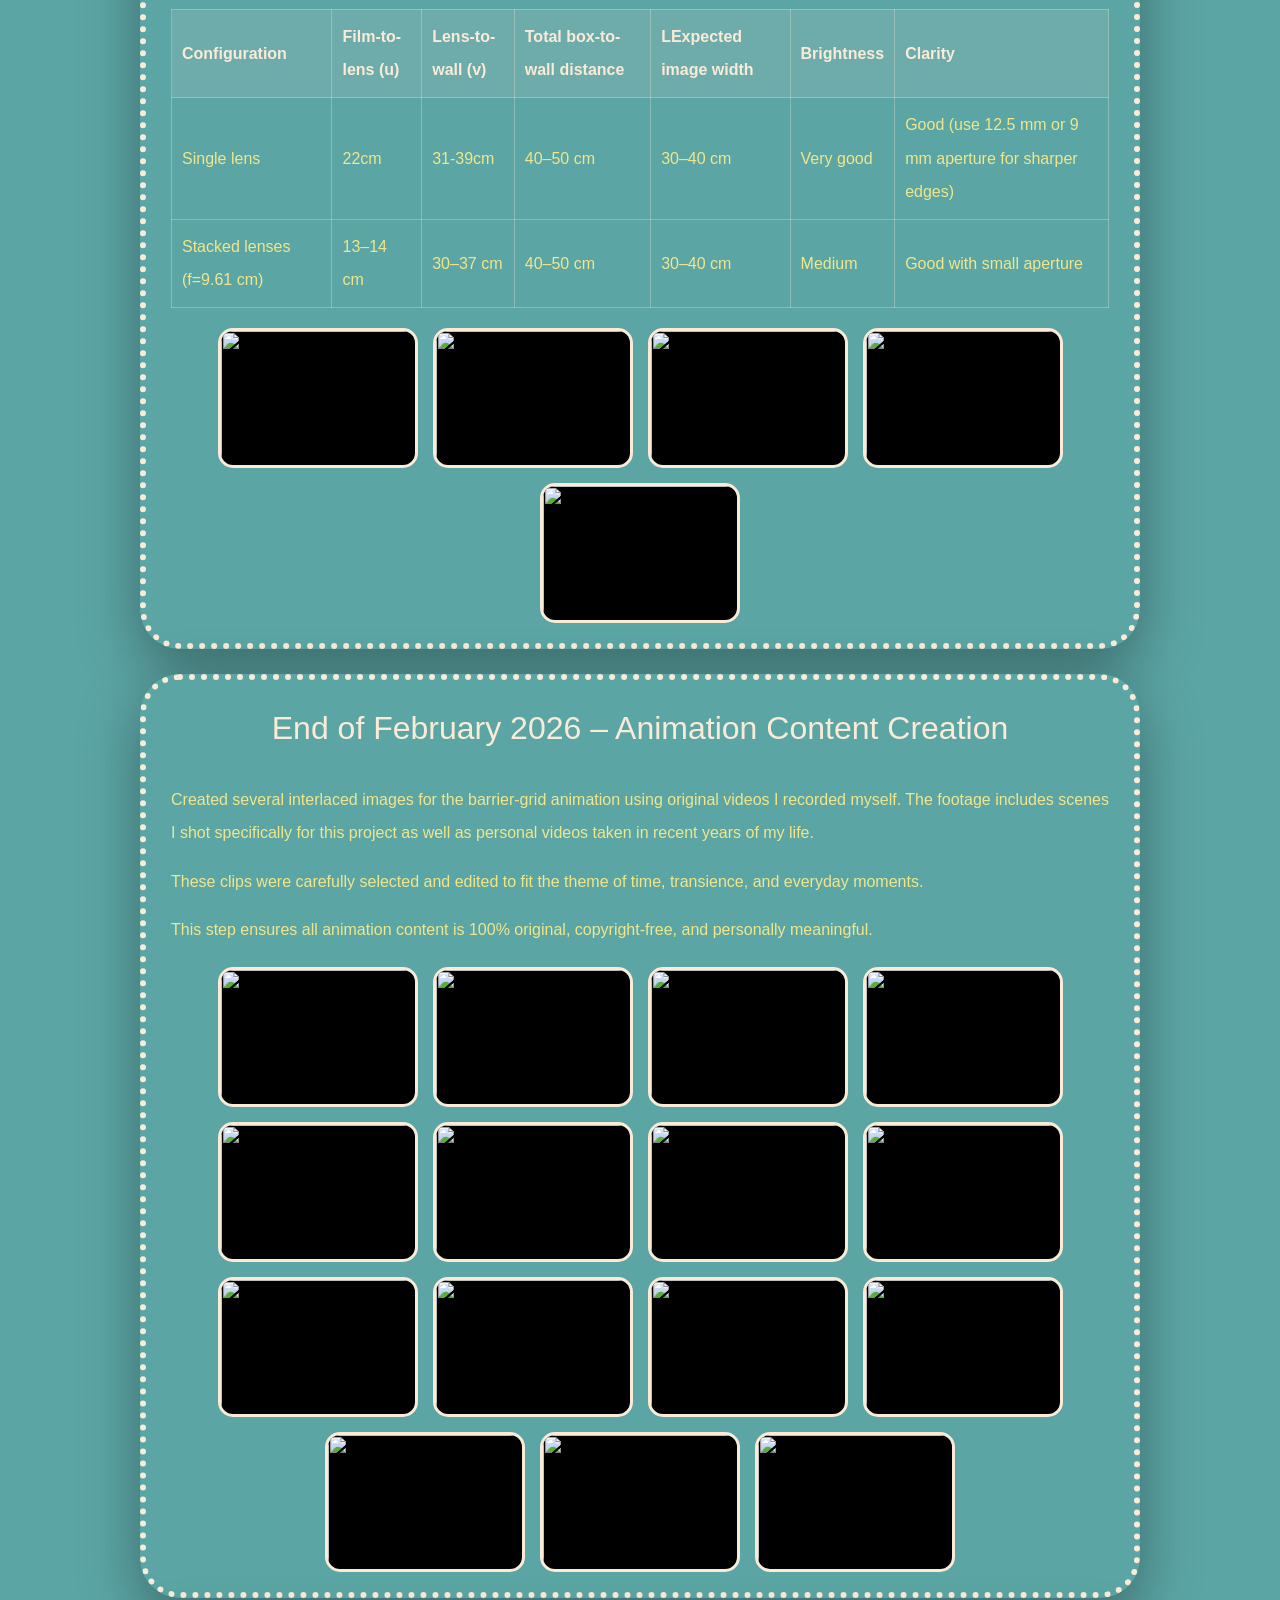
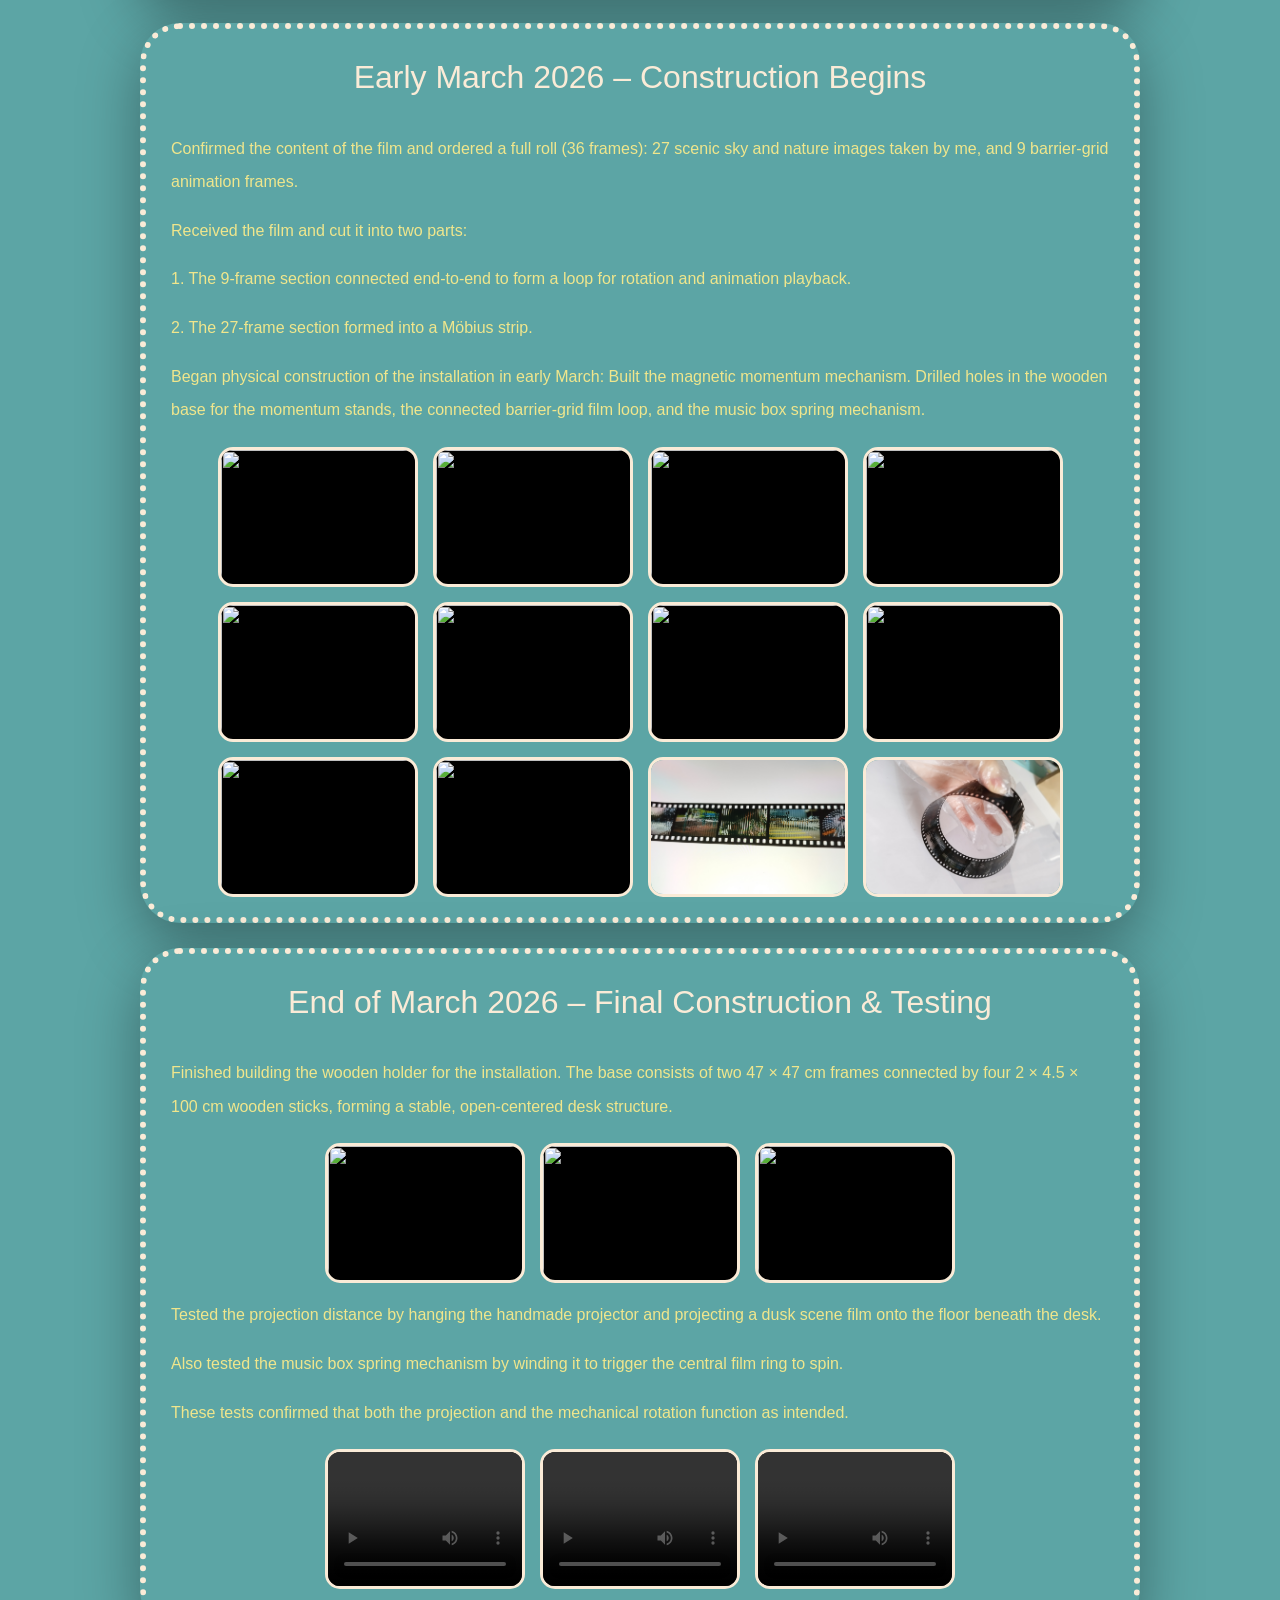
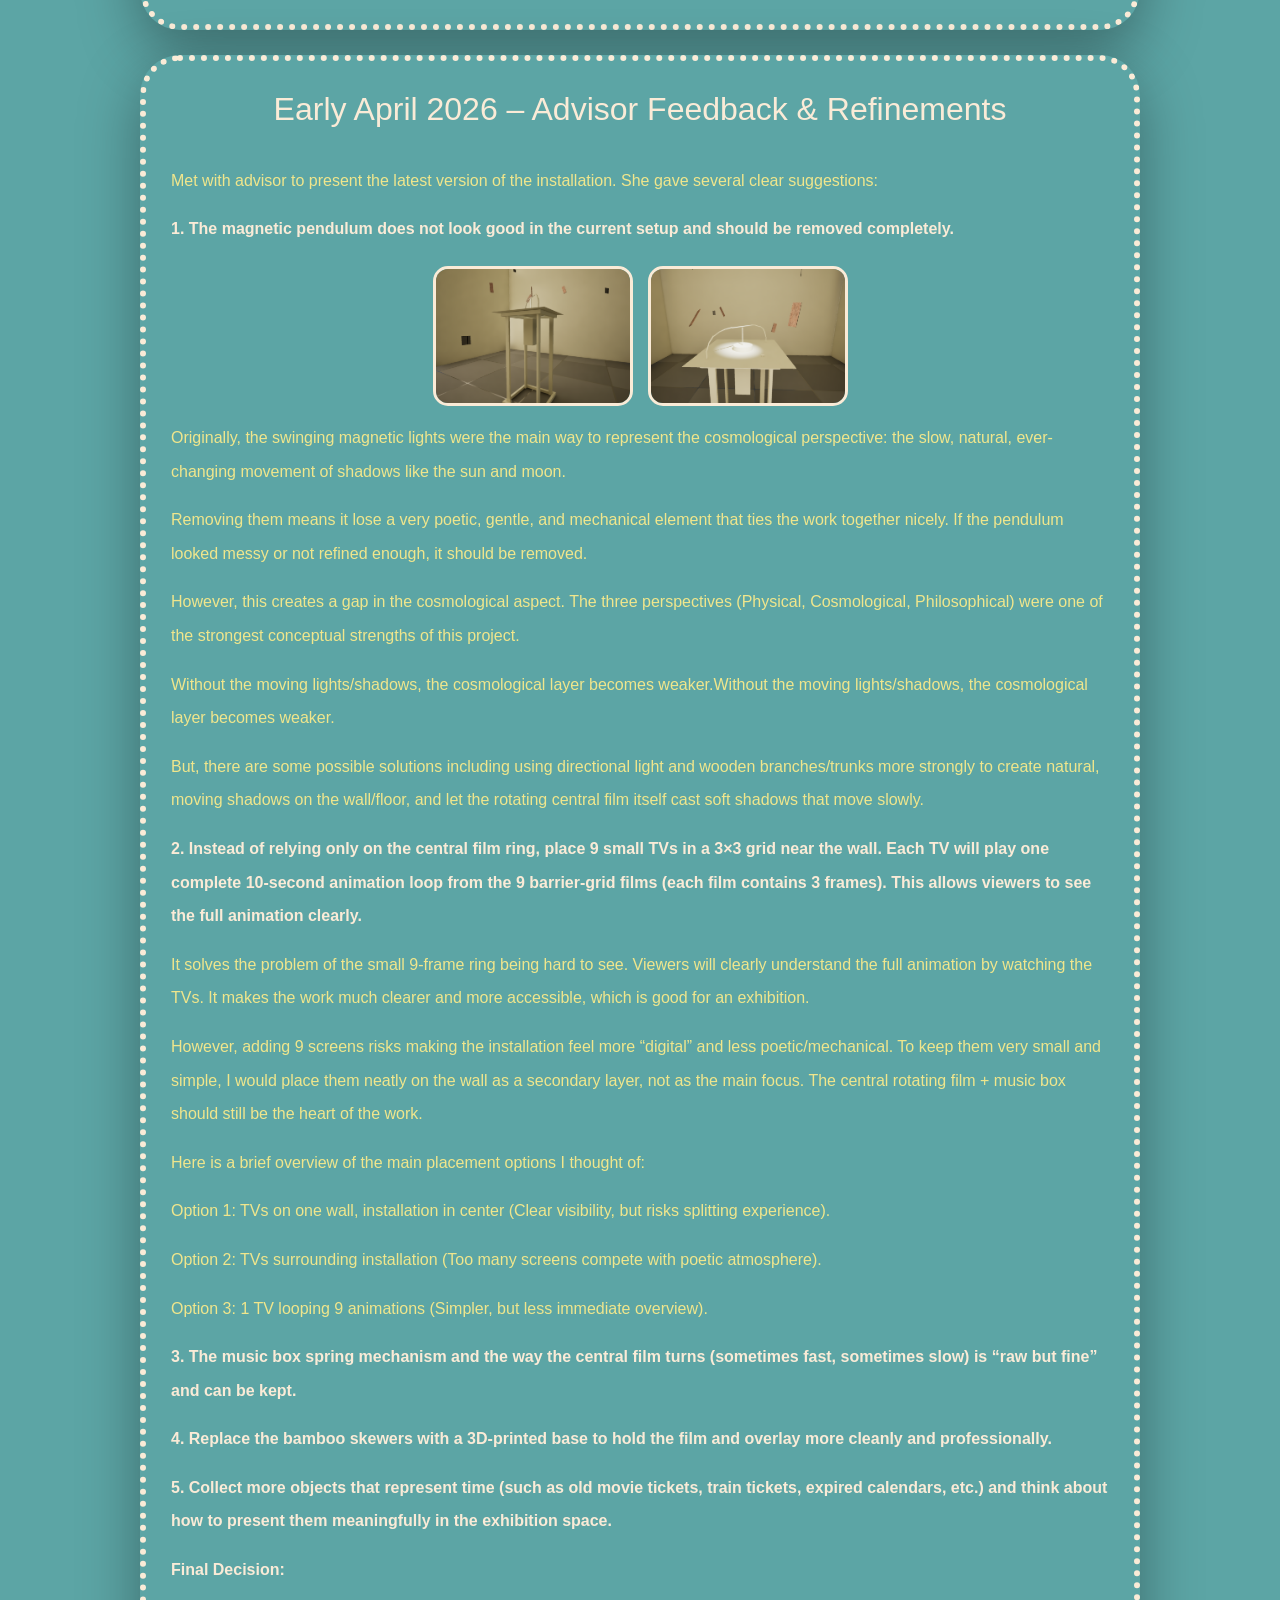
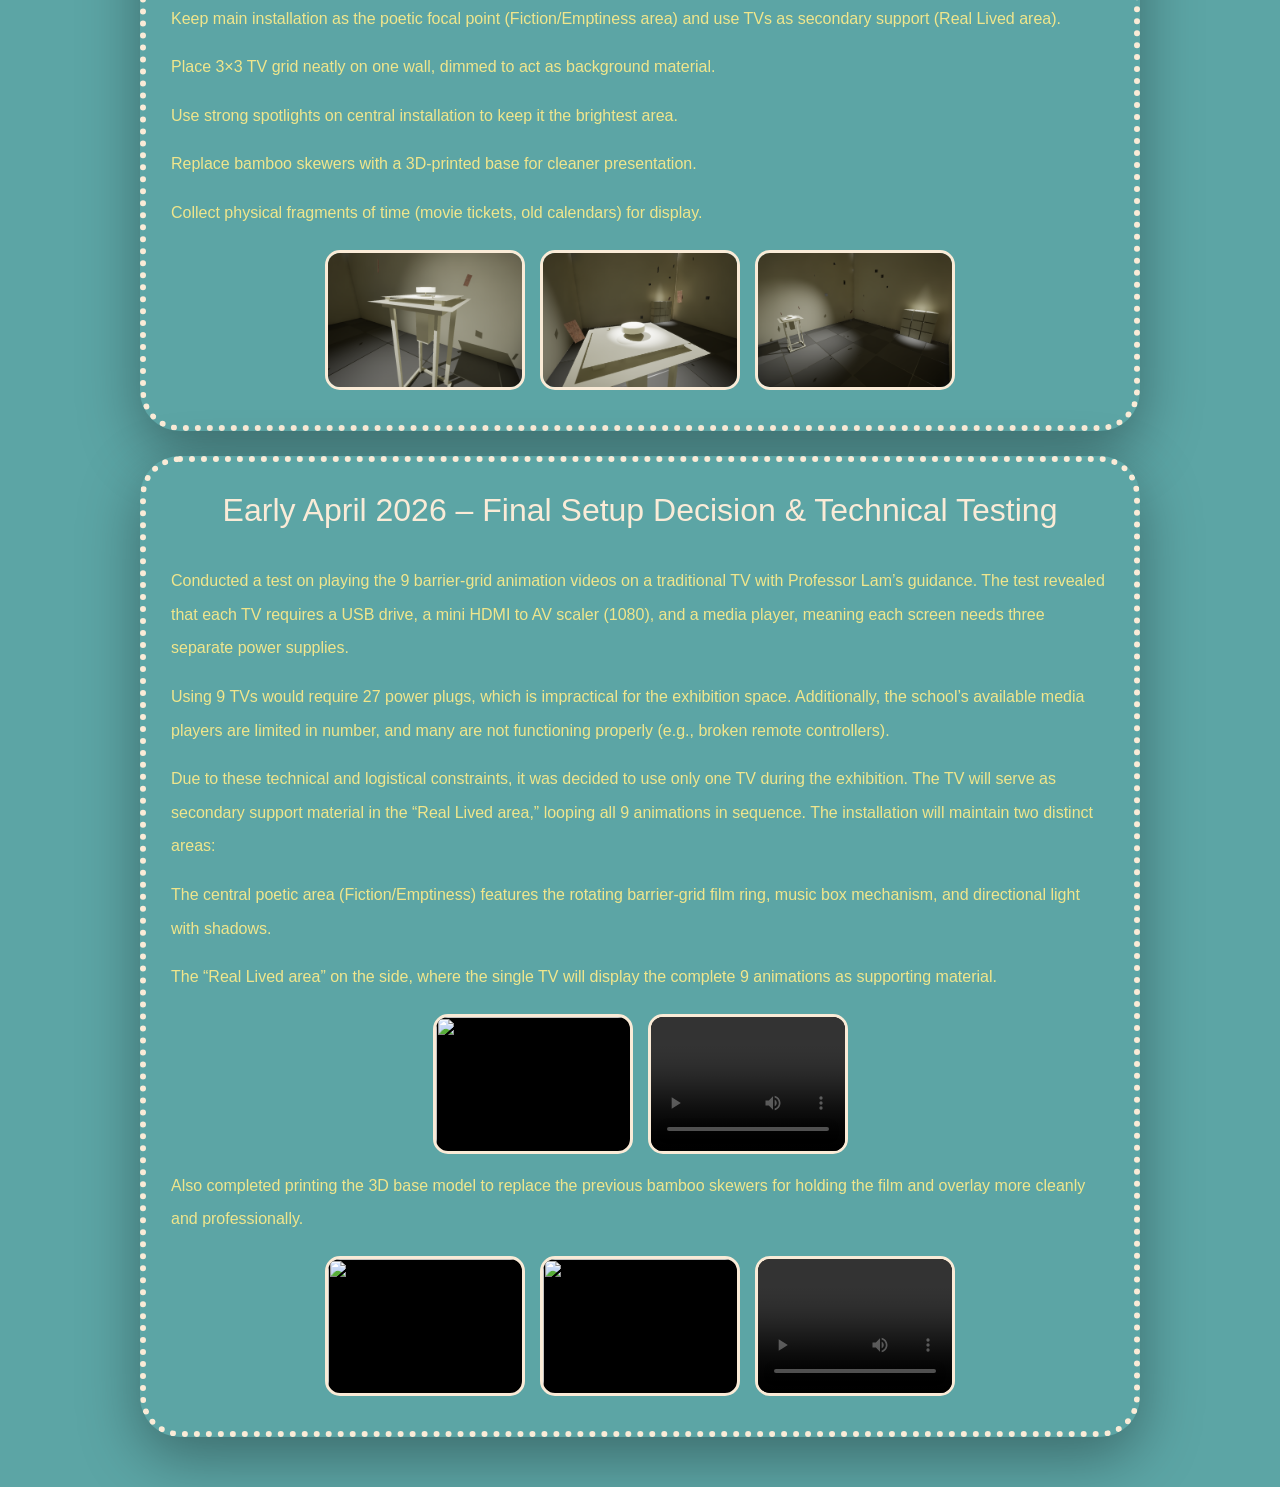
==== commit 9b512770: "GT0410" ====
--- a/process.html
+++ b/process.html
@@ -198,8 +198,9 @@
                     <div class="process-text">
                         <div class="process-points">
                             <div class="bold-text">1. Memento Mori</div>
-                            <div>Origin: Latin phrase “remember you must die”. Used in art to encourage humility and
-                                mindfulness.</div>
+                            <div>Origin: Latin phrase “remember you must die”</div>
+                            <div>Historical context: used in art to encourage humility and mindfulness</div>
+                            <div>Famous examples: vanitas paintings, skull motifs (but I want to avoid darkness)</div>
                             <br>
                             <div class="bold-text">2. Perspectives on Time</div>
                             <div class="table-wrapper">
@@ -232,11 +233,24 @@
                 <div class="process-body">
                     <div class="process-text">
                         <div class="process-points">
-                            <div>As a secondary school student, I felt time accelerate. By the time I noticed, those
-                                years were gone.</div>
-                            <div>Big question: What does it mean to truly cherish time?</div>
-                            <div class="quote-block">Temporal conclusion: Perhaps the way to cherish time is to ignore
-                                it entirely — focus only on the task, immerse in the experience, let time disappear.
+                            <div>As a secondary school student, I felt time accelerate, despite wishing those tough
+                                years would end sooner. By the time I noticed, they were gone.
+                                Recently, my New Year’s resolution to “cherish time”. However, I’ve struggled to define
+                                what this means. Despite my efforts to ‘keep up’ with time by working hard and
+                                accomplishing as much as possible, I still feel I’m not making good use of it. This
+                                realization has sparked an intriguing question: what does it truly mean to cherish time?
+                                Typically, time is perceived as a linear progression linking past, present, and future.
+                                However, I believe it’s possible to perceive time as encompassing only the 'now'—the
+                                only truly 'existing' moment. The past is unchangeable, and the future is uncertain, as
+                                no one knows how long they will live. The present is the only moment we can truly
+                                control. Yu Yan Peng once said, 'If you are depressed, you are living in the past; if
+                                you are anxious, you are living in the future; if you are at peace, you are living in
+                                the present.' Having experienced significant periods of depression and anxiety, I deeply
+                                feel that these emotions have wasted much of my time, pulling me away from the present.
+                                This insight shapes my memento mori artwork, which seeks to anchor viewers in the 'now'
+                                to find peace and mindfulness.
+                                Perhaps the true way to cherish time is to ignore it entirely, focusing solely on the
+                                task at hand and immersing myself in the experience without thoughts of time.
                             </div>
                         </div>
                     </div>
@@ -342,8 +356,7 @@
                             <div>Goal: Generate matching interlaced donut images that perfectly align.</div>
                         </div>
                         <div class="process-gallery">
-                            <img src="images/Mid-November 2025 – Technical Development_01.jpg"
-                                alt="Adobe Illustrator Grid">
+                            <img src="images/Mid-November 2025 – Technical Development_01.jpg">
                         </div>
                     </div>
                 </div>
@@ -354,12 +367,22 @@
                 <div class="process-body">
                     <div class="process-text">
                         <div class="process-points">
-                            <div>Abandoned the series for one unified interactive installation.</div>
-                            <div>Includes Physical (cylinder), Cosmological (light/shadow), and Philosophical (pulse
-                                sensor) aspects.</div>
+                            <div>Decided to abandon the series of three separate artworks in favour of one unified
+                                interactive installation that includes all three aspects of time.
+                                Physical: Central vertical cylinder rotates with barrier-grid animation of plant life
+                                cycle.
+                                Cosmological: Directional light creates shifting shadows from abstract wooden trunks and
+                                branches.
+                                Philosophical: Pulse sensor in wooden “root” adjusts rotation speed to viewer’s
+                                heartbeat.
+                                Overall: Abstract organic form (50 × 50 × 50 cm) with fixed light for changing shadows.
+                            </div>
+                            <div><a
+                                    href="https://docs.google.com/document/d/1rrM8dDoElMUmNHQ3BaLB6eWNCHVlP_6sXP2XOCGydDs/edit?usp=share_link">GT
+                                    Proposal</a></div>
                         </div>
                         <div class="process-gallery">
-                            <img src="images/End of November 2025_01.jpg" alt="Single Installation Proposal">
+                            <img src="images/End of November 2025_01.jpg">
                         </div>
                     </div>
                 </div>
@@ -370,10 +393,33 @@
                 <div class="process-body">
                     <div class="process-text">
                         <div class="process-points">
-                            <div>The plant grows on one half, dies on the other, then flips and starts again forever.
-                            </div>
-                            <div>Solution for rotation: Cut a slit and thread the second strip through to allow
-                                independent rotation.</div>
+                            <div>Started working on an alternative version using a Möbius strip instead of a cylinder.
+                                The plant life-cycle animation will run along this endless loop: the plant grows on one
+                                half, dies on the other, then flips and starts growing again forever.
+                            </div>
+                            <div>It never has a real beginning or end. The heartbeat sensor will still control the
+                                speed: calm pulse = slow rotation, excited pulse = fast rotation. The strong light from
+                                above will cast a single moving shadow that twists and turns with the strip, creating a
+                                second, slower animation on the walls. This version feels more magical and directly
+                                shows the idea of an endless natural cycle. </div>
+                            <div>Decided to try lenticular lens animation (advanced barrier-grid) for multi-angle motion
+                                without extra overlays.
+                                Switched from timelapse to real-time recorded video: will use a camera for live plant
+                                footage or open-source CCTVs (e.g., nature webcams), process frames in real time,
+                                interlace for lenticular, and project onto the Möbius strip.</div>
+                            <div>One important thing I found is that if I print the interlaced image, stack it with the
+                                overlay, and form them into a Möbius strip, then connect one strip to a rotating roller
+                                to play the animation continuously, I realized this is not feasible. The two stacked
+                                strips in a Möbius shape cannot be separated, and it’s impossible to rotate only one,
+                                they become one piece. To solve this, I can first make one Möbius strip, then cut a slit
+                                in the middle, and thread the second strip through it. This way, they can rotate
+                                independently.</div>
+                            <div>My tests show that stacking the interlaced image and overlay into one Möbius loop would
+                                indeed make them inseparable, so relative motion (key for animation) is impossible if
+                                both turn together. But the slit method fixes that perfectly: make one loop first, cut a
+                                small slit (5–10 cm) in the middle of the strip, then thread the second strip through it
+                                before closing both into Möbius shapes. This lets the two loops “interlock” like linked
+                                rings, allowing independent rotation without untwisting.</div>
                         </div>
                         <div class="process-gallery">
                             <img src="images/Mid-December 2025_01.jpg" alt="Möbius Strip Mechanism 1">
@@ -388,22 +434,68 @@
                 <div class="process-body">
                     <div class="process-text">
                         <div class="process-points">
-                            <div>Using switchable permanent magnets controlled by small servo motors.</div>
-                            <div>Wireless LED lamps with ferromagnetic bases sway to changing magnetic fields.</div>
-                            <div>Creates dynamic shadows simulating independent orbits of celestial bodies.</div>
+                            <div>To preserve the poetic purity of the installation while achieving dynamic,
+                                ever-changing shadows that evoke cosmological time, I have finalized the following
+                                approach:</div>
+                            <div>1. Pure permanent magnets only
+                               Use switchable permanent magnets as the core mechanism. These require no electricity to generate or maintain
+                                the magnetic field, produce no heat, and make no noise, fully aligning with the desired
+                                “pure permanent magnet, electricity-free” aesthetic for the magnetic interaction itself.
+                            </div>
+                            <div>2. Controlled by small servo motors
+                                To introduce gentle, automated movement without compromising the poetic intent, I will
+                                attach servo motors to the rotary handles of the switchable magnets. The servos will
+                                slowly and quietly rotate the handles over extended periods (minutes to tens of minutes
+                                per cycle), cyclically varying the magnetic strength.</div>
+                            <div>3. Small hanging lamps responsive to magnets
+                                Each small wireless LED lamp (battery-powered or rechargeable tea lights/night lights)
+                                will have a small piece of ferromagnetic material (thin steel/iron sheet) or a tiny
+                                neodymium magnet attached to its base. This allows the lamps to be gently attracted,
+                                repelled, raised, lowered, or swayed by the changing magnetic fields below.
+                            </div>
+                            <div>4. Dynamic shadow effect
+                                By using multiple switchable magnets controlled by independent servos with varying cycle
+                                times, the multiple hanging lamps will move at different speeds and along slightly
+                                different trajectories, naturally simulating the independent orbits of celestial bodies
+                                (planets, moons, stars). This creates continuously evolving, unpredictable plant-like
+                                shadows on the walls and floor, reinforcing the cosmological perspective of time without
+                                any visible electronics or electrical magnetic components.
+                            </div>
                         </div>
                     </div>
                 </div>
             </div>
 
             <div class="process-entry" id="entry-11">
-                <div class="process-title">Mid-January 2026 – Animation Decisions</div>
+                <div class="process-title">Mid-January 2026 – The latest decisions for the barrier-grid animation on the
+                    Möbius strip installation</div>
                 <div class="process-body">
                     <div class="process-text">
                         <div class="process-points">
                             <div>Chosen 8 frames for the Möbius strip animation.</div>
-                            <div>Content: MTR sunlight, children running, raindrops, sunsets.</div>
-                            <div>Heartbeat interaction: “My pulse controls the rhythm of the universe.”</div>
+                            <div>Content focus: Möbius loop does visually resemble a connected, twisting galaxy when
+                                viewed from certain angles, especially with its single continuous surface that flows
+                                endlessly into itself without a clear “inside” or “outside.”</div>
+                            <div>Using clips that could represent “time” as the content for the barrier-grid animation
+                                like MTR sunlight flashing, park children running, raindrops racing on glass, sunset
+                                silhouette of buildings. </div>
+                            <div>Unlike personal life photos, cosmic events feel timeless and shared, every viewer has
+                                seen or imagined an eclipse or meteor shower. This makes the piece accessible yet
+                                profound: the heartbeat interaction becomes “my pulse controls the rhythm of the
+                                universe,” which is emotionally powerful and philosophically rich.</div>
+                            <div>Strip size: Inner layer (interlaced image): 0.1 mm PVC backlit film
+                                (matte/semi-translucent), printed at 9 cm high × 140 cm long. Outer layer (barrier-grid
+                                overlay): 0.1–0.25 mm clear acetate (OHP transparency film), printed at 10 cm high × 140
+                                cm long.
+                                Reasons for choosing 8 frames:
+                                Usable length: 1400 mm (assuming a small margin for joining/twist).
+                                With 8 frames:
+                                Band width (one full repeating cycle of 8 frames): 175 mm
+                                (1400 mm ÷ 8 = exactly 175 mm — very nice round number)
+                                Slit width (width of each image strip / transparent slit): 21.875 mm → round to 22 mm
+                                (175 mm ÷ 8 = 21.875 mm — 22 mm is practical, easy to print, and gives a tiny bit of
+                                extra margin for alignment)
+                            </div>
                         </div>
                         <div class="process-gallery">
                             <img src="images/Mid-January 2026_01.jpg" alt="Animation Strip Test">
@@ -413,23 +505,69 @@
             </div>
 
             <div class="process-entry" id="entry-12">
-                <div class="process-title">End of January 2026 – Spring Mechanism</div>
-                <div class="process-body">
-                    <div class="process-text">
-                        <div class="process-points">
-                            <div>Adopted a spring-powered mechanism (發條) to achieve the physical aspect of time.</div>
-                            <div>Electricity-free; viewer winds the spring to re-supply mechanical energy.</div>
-                            <div>Symbolizes that time requires human effort to continue flowing.</div>
+                <div class="process-title">End of January 2026 – Adopting a spring-powered mechanism to achieve the
+                    physical aspect of time</div>
+                <div class="process-body">
+                    <div class="process-text">
+                        <div class="process-points">
+                            <div>I minimize the use of physical computing components as much as possible, aiming to make
+                                the entire installation require little to no electricity and feel more simple and
+                                natural.</div>
+                            <div>I have decided to adopt a spring-powered mechanism (發條) to achieve the physical aspect
+                                of time in the work. This approach is completely electricity-free and fully utilizes
+                                pure mechanical physics — energy is stored by winding the spring and released gradually
+                                to drive movement.</div>
+                            <div>Specifically, I will use the spring mechanism to control the swinging motion of the
+                                small lamp with a magnet attached. A magnetic pendulum will naturally slow down and
+                                eventually stop due to friction and air resistance, causing the lamp to illuminate only
+                                one fixed position over time. </div>
+                            <div>To counter this, the viewer can manually wind the spring, which turns the output shaft
+                                connected to a thin string tied to the lamp. This winding action re-supplies mechanical
+                                energy, restarting and sustaining the lamp's swing along the magnetic trajectory. </div>
+                            <div>In this way, the lamp's movement — and therefore the shifting light and shadows across
+                                the Möbius strip — becomes a direct result of the viewer's physical participation,
+                                symbolizing that time requires human effort and intervention to continue flowing and
+                                evolving.</div>
+                            <div>I tested digital versions on iPad by scaling the interlaced + overlay images to match
+                                the real film frame size (2.4 × 3.7 cm physical on screen), and found that 6 frames with
+                                1 pixel per stripe gave the clearest barrier-grid effect, while 4 frames with 3 pixels
+                                per stripe was second best. This worked well on screen because the display has very high
+                                pixel density, perfect contrast, and no material thickness or light diffusion issues.
+                            </div>
                         </div>
                         <div class="process-gallery">
                             <img src="images/End of January 2026_01.jpg">
                             <img src="images/End of January 2026_02.jpg">
+                        </div>
+                        <div>However, when I printed on PVC at the same physical frame size (2.4 × 3.7 cm per image), I
+                            found that the barrier-grid effect completely disappeared. The overlay printed very dark,
+                            the transparent slits were almost invisible or too narrow, and even with backlighting the
+                            interlaced image was mostly blocked. This is mainly caused by three physical factors that
+                            screen simulation cannot replicate:</div>
+                        <div>1. Ink opacity and thickness on PVC. Printed black ink on PVC is not perfectly opaque; it
+                            still allows some light bleed, making the "black bars" semi-transparent and reducing
+                            contrast.</div>
+                        <div>2.Material thickness and light scattering. PVC has thickness (even if thin), which causes
+                            parallax error and diffuses light inside the material, blurring the slit edges and weakening
+                            the reveal effect.</div>
+                        <div>3.Slit width too narrow in physical print. 1 pixel or 3 pixels on screen become extremely
+                            fine lines when printed at 2.4 cm width; printer resolution limits (typically 300–600 dpi)
+                            and ink spread make such narrow slits practically invisible or ineffective.</div>
+                        <div>I am going to test the following combinations.</div>
+                        <div>First, I will try 4 frames with 7 pixels per stripe. At 300 dpi, each stripe will have a
+                            physical width of approximately 0.51–0.59 mm. I will use a black bar and a transparent slit
+                            with a 50/50 duty cycle (for example, 0.55 mm black plus 0.55 mm clear per frame). This
+                            setup should produce a visible reveal when the overlay moves slightly relative to the
+                            interlaced layer.</div>
+                        <div>As an alternative for a slightly smoother reveal, I will also test 5 frames with 5 pixels
+                            per stripe. In this case, the stripe width will be approximately 0.42 mm physically. This is
+                            still borderline printable, but it carries a higher risk.</div>
+                        <div class="process-gallery">
                             <img src="images/End of January 2026_03.jpg">
                         </div>
                     </div>
                 </div>
             </div>
-
             <div class="process-entry" id="entry-13">
                 <div class="process-title">Mid February 2026 – Concept Refinement</div>
                 <div class="process-body">
@@ -488,150 +626,238 @@
                                     </tr>
                                 </table>
                             </div>
+                        </div>
+                        <div class="process-gallery">
+                            <img src="images/Mid-February 2026_01.jpg">
+                            <img src="images/Mid-February 2026_02.jpg">
+                            <img src="images/Mid-February 2026_03.jpg">
+                            <img src="images/Mid-February 2026_04.jpg">
+                            <img src="images/Mid-February 2026_05.jpg">
+                        </div>
+                    </div>
+                </div>
+            </div>
+            <div class="process-entry" id="entry-14">
+                <div class="process-title">End of February 2026 – Animation Content Creation</div>
+                <div class="process-body">
+                    <div class="process-text">
+                        <div class="process-points">
+                            <div>Created several interlaced images for the barrier-grid animation using original videos
+                                I recorded myself. The footage includes scenes I shot specifically for this project as
+                                well as personal videos taken in recent years of my life.</div>
+                            <div>These clips were carefully selected and edited to fit the theme of time, transience,
+                                and everyday moments.</div>
+                            <div>This step ensures all animation content is 100% original, copyright-free, and
+                                personally meaningful.</div>
+                        </div>
+                        <div class="process-gallery">
+                            <img src="images/interlace1.png">
+                            <img src="images/interlace2.png">
+                            <img src="images/interlace3.png">
+                            <img src="images/interlace4.png">
+                            <img src="images/interlace5.png">
+                            <img src="images/interlace6.png">
+                            <img src="images/interlace7.png">
+                            <img src="images/interlace8.png">
+                            <img src="images/interlace9.png">
+                            <img src="images/interlace10.png">
+                            <img src="images/interlace11.png">
+                            <img src="images/interlace12.png">
+                            <img src="images/interlace13.png">
+                            <img src="images/interlace14.png">
+                            <img src="images/interlace15.png">
+                        </div>
+                    </div>
+                </div>
+            </div>
+
+            <div class="process-entry" id="entry-15">
+                <div class="process-title">Early March 2026 – Construction Begins</div>
+                <div class="process-body">
+                    <div class="process-text">
+                        <div class="process-points">
+                            <div>Confirmed the content of the film and ordered a full roll (36 frames): 27 scenic sky
+                                and nature images taken by me, and 9 barrier-grid animation frames.</div>
+                            <div>Received the film and cut it into two parts:</div>
+                            <div>1. The 9-frame section connected end-to-end to form a loop for rotation and animation
+                                playback.</div>
+                            <div>2. The 27-frame section formed into a Möbius strip.</div>
+                            <div>Began physical construction of the installation in early March:
+                                Built the magnetic momentum mechanism.
+                                Drilled holes in the wooden base for the momentum stands, the connected barrier-grid
+                                film loop, and the music box spring mechanism.
+                            </div>
+                        </div>
+                        <div class="process-gallery">
+                            <img src="images/Early March 2026_01.jpg">
+                            <img src="images/Early March 2026_02.jpg">
+                            <img src="images/Early March 2026_03.jpg">
+                            <img src="images/Early March 2026_04.jpg">
+                            <img src="images/Early March 2026_06.jpg">
+                            <img src="images/Early March 2026_07.jpg">
+                            <img src="images/Early March 2026_08.jpg">
+                            <img src="images/Early March 2026_09.jpg">
+                            <img src="images/Early March 2026_10.jpg">
+                            <img src="images/Early March 2026_11.jpg">
+                            <img src="images/Early March 2026_12.jpg">
+                            <img src="images/Early March 2026_13.jpg">
+                        </div>
+                    </div>
+                </div>
+            </div>
+
+            <div class="process-entry" id="entry-16">
+                <div class="process-title">End of March 2026 – Final Construction & Testing</div>
+                <div class="process-body">
+                    <div class="process-text">
+                        <div class="process-points">
+                            <div>Finished building the wooden holder for the installation. The base consists of two 47 ×
+                                47 cm frames connected by four 2 × 4.5 × 100 cm wooden sticks, forming a stable,
+                                open-centered desk structure.</div>
                             <div class="process-gallery">
-                                <img src="images/Mid-February 2026_01.jpg">
-                                <img src="images/Mid-February 2026_02.jpg">
-                                <img src="images/Mid-February 2026_03.jpg">
-                                <img src="images/Mid-February 2026_04.jpg">
-                                <img src="images/Mid-February 2026_05.jpg">
-                            </div>
-                        </div>
-                    </div>
-                </div>
-            </div>
-        </div>
-
-        <div class="process-entry" id="entry-14">
-            <div class="process-title">Early March 2026 – Construction Begins</div>
-            <div class="process-body">
-                <div class="process-text">
-                    <div class="process-points">
-                        <div>Confirmed film content (36 frames): 27 scenic images and 9 animation frames.</div>
-                        <div>Cut into a 9-frame loop for rotation and a 27-frame Möbius strip.</div>
-                        <div>Built the magnetic momentum mechanism.</div>
-                        <div>Drilled holes in the wooden base for stands, film loop, and spring
-                            mechanism.</div>
-                    </div>
-                    <div class="process-gallery">
-                        <img src="images/Early March 2026_01.jpg">
-                        <img src="images/Early March 2026_02.jpg">
-                        <img src="images/Early March 2026_03.jpg">
-                        <img src="images/Early March 2026_04.jpg">
-                        <img src="images/Early March 2026_06.jpg">
-                        <img src="images/Early March 2026_07.jpg">
-                        <img src="images/Early March 2026_08.jpg">
-                        <img src="images/Early March 2026_09.jpg">
-                        <img src="images/Early March 2026_10.jpg">
-                        <img src="images/Early March 2026_11.jpg">
-                        <img src="images/Early March 2026_12.jpg">
-                        <img src="images/Early March 2026_13.jpg">
-                    </div>
-                </div>
-            </div>
-        </div>
-
-        <div class="process-entry" id="entry-15">
-            <div class="process-title">End of March 2026 – Final Construction & Testing</div>
-            <div class="process-body">
-                <div class="process-text">
-                    <div class="process-points">
-                        <div>Finished building the wooden holder for the installation. The base consists of two 47 ×
-                            47 cm frames connected by four 2 × 4.5 × 100 cm wooden sticks, forming a stable,
-                            open-centered desk structure.</div>
-                        <div>Tested the projection distance by hanging the handmade projector and projecting a dusk
-                            scene film onto the floor beneath the desk. </div>
-                        <div>Also tested the music box spring mechanism by winding it to trigger the central film
-                            ring to spin.</div>
-                        <div>These tests confirmed that both the projection and the mechanical rotation function as
-                            intended.</div>
-                        <div class="process-gallery">
-                            <video controls>
-                                <source src="images/End of March 2026_01.mp4">
-                            </video>
-                            <video controls>
-                                <source src="images/End of March 2026_02.mp4">
-                            </video>
-                            <video controls>
-                                <source src="images/End of March 2026_03.mp4">
-                            </video>
-                        </div>
-                    </div>
-                </div>
-            </div>
-        </div>
-
-        <div class="process-entry" id="entry-16">
-            <div class="process-title">Early April 2026 – Advisor Feedback & Refinements</div>
-            <div class="process-body">
-                <div class="process-text">
-                    <div class="process-points">
-                        <div>Met with advisor to present the latest version of the installation. She gave several
-                            clear suggestions:</div>
-
-                        <div><span class="bold-text">1. The magnetic pendulum does not look good in the current
-                                setup and should be removed completely.</span></div>
-                        <div class="process-gallery">
-                            <img src="images/Early April 2026_01.png">
-                            <img src="images/Early April 2026_02.png">
-                        </div>
-                        <div>Originally, the swinging magnetic lights were the main way to represent the
-                            cosmological perspective: the slow, natural, ever-changing movement of shadows like the
-                            sun and moon. </div>
-                        <div>Removing them means it lose a very poetic, gentle, and mechanical element that ties
-                            the work together nicely. If the pendulum looked messy or not refined enough, it should
-                            be removed. </div>
-                        <div>However, this creates a gap in the cosmological aspect. The three perspectives
-                            (Physical, Cosmological, Philosophical) were one of the strongest conceptual strengths
-                            of this project. </div>
-                        <div>Without the moving lights/shadows, the cosmological layer becomes weaker.Without the
-                            moving lights/shadows, the cosmological layer becomes weaker.</div>
-                        <div>But, there are some possible solutions including using directional light and wooden
-                            branches/trunks more strongly to create natural, moving shadows on the wall/floor, and
-                            let the rotating central film itself cast soft shadows that move slowly.</div>
-
-                        <div><span class="bold-text">2. Instead of relying only on the central film ring, place 9
-                                small TVs in a 3×3 grid near the wall. Each TV will play one complete 10-second
-                                animation loop from the 9 barrier-grid films (each film contains 3 frames). This
-                                allows viewers to see the full animation clearly.</span></div>
-                        <div>It solves the problem of the small 9-frame ring being hard to see. Viewers will clearly
-                            understand the full animation by watching the TVs. It makes the work much clearer and
-                            more accessible, which is good for an exhibition.</div>
-                        <div>However, adding 9 screens risks making the installation feel more “digital” and less
-                            poetic/mechanical. To keep them very small and simple, I would place them neatly on the
-                            wall as a secondary layer, not as the main focus. The central rotating film + music box
-                            should still be the heart of the work. </div>
-                        <div>Here is a brief overview of the main placement options I thought of: </div>
-                        <div>Option 1: TVs on one wall, installation in center (Clear
-                            visibility, but risks splitting experience).</div>
-                        <div>Option 2: TVs surrounding installation (Too many screens
-                            compete with poetic atmosphere).</div>
-                        <div>Option 3: 1 TV looping 9 animations (Simpler, but less
-                            immediate overview).</div>
-                        <div><span class="bold-text">3. The music box spring mechanism and the way the central film
-                                turns (sometimes fast, sometimes slow) is “raw but fine” and can be kept.</span>
-                        </div>
-                        <div><span class="bold-text">4. Replace the bamboo skewers with a 3D-printed base to hold
-                                the film and overlay more cleanly and professionally.</span></div>
-                        <div><span class="bold-text">5. Collect more objects that represent time (such as old movie
-                                tickets, train tickets, expired calendars, etc.) and think about how to present them
-                                meaningfully in the exhibition space.</span></div>
-                        <div><span class="bold-text">Final Decision:</span></div>
-                        <div>Keep main installation as the poetic focal point (Fiction/Emptiness area) and use TVs
-                            as secondary support (Real Lived area).</div>
-                        <div>Place 3×3 TV grid neatly on one wall, dimmed to act as background material.</div>
-                        <div>Use strong spotlights on central installation to keep it the brightest area.</div>
-                        <div>Replace bamboo skewers with a 3D-printed base for cleaner presentation.</div>
-                        <div>Collect physical fragments of time (movie tickets, old calendars) for display.</div>
-                        <div class="process-gallery">
-                            <img src="images/Early April 2026_03.png">
-                            <img src="images/Early April 2026_04.png">
-                            <img src="images/Early April 2026_05.png">
-                        </div>
-                    </div>
-                </div>
-            </div>
-        </div>
-
+                                <img src="images/End of March 2026_01.jpg">
+                                <img src="images/End of March 2026_02.jpg">
+                                <img src="images/End of March 2026_03.jpg">
+                            </div>
+                            <div>Tested the projection distance by hanging the handmade projector and projecting a dusk
+                                scene film onto the floor beneath the desk. </div>
+                            <div>Also tested the music box spring mechanism by winding it to trigger the central film
+                                ring to spin.</div>
+                            <div>These tests confirmed that both the projection and the mechanical rotation function as
+                                intended.</div>
+                            <div class="process-gallery">
+                                <video controls>
+                                    <source src="images/End of March 2026_01.mp4">
+                                </video>
+                                <video controls>
+                                    <source src="images/End of March 2026_02.mp4">
+                                </video>
+                                <video controls>
+                                    <source src="images/End of March 2026_03.mp4">
+                                </video>
+                            </div>
+                        </div>
+                    </div>
+                </div>
+            </div>
+
+            <div class="process-entry" id="entry-17">
+                <div class="process-title">Early April 2026 – Advisor Feedback & Refinements</div>
+                <div class="process-body">
+                    <div class="process-text">
+                        <div class="process-points">
+                            <div>Met with advisor to present the latest version of the installation. She gave several
+                                clear suggestions:</div>
+
+                            <div><span class="bold-text">1. The magnetic pendulum does not look good in the current
+                                    setup and should be removed completely.</span></div>
+                            <div class="process-gallery">
+                                <img src="images/Early April 2026_01.png">
+                                <img src="images/Early April 2026_02.png">
+                            </div>
+                            <div>Originally, the swinging magnetic lights were the main way to represent the
+                                cosmological perspective: the slow, natural, ever-changing movement of shadows like the
+                                sun and moon. </div>
+                            <div>Removing them means it lose a very poetic, gentle, and mechanical element that ties
+                                the work together nicely. If the pendulum looked messy or not refined enough, it should
+                                be removed. </div>
+                            <div>However, this creates a gap in the cosmological aspect. The three perspectives
+                                (Physical, Cosmological, Philosophical) were one of the strongest conceptual strengths
+                                of this project. </div>
+                            <div>Without the moving lights/shadows, the cosmological layer becomes weaker.Without the
+                                moving lights/shadows, the cosmological layer becomes weaker.</div>
+                            <div>But, there are some possible solutions including using directional light and wooden
+                                branches/trunks more strongly to create natural, moving shadows on the wall/floor, and
+                                let the rotating central film itself cast soft shadows that move slowly.</div>
+
+                            <div><span class="bold-text">2. Instead of relying only on the central film ring, place 9
+                                    small TVs in a 3×3 grid near the wall. Each TV will play one complete 10-second
+                                    animation loop from the 9 barrier-grid films (each film contains 3 frames). This
+                                    allows viewers to see the full animation clearly.</span></div>
+                            <div>It solves the problem of the small 9-frame ring being hard to see. Viewers will clearly
+                                understand the full animation by watching the TVs. It makes the work much clearer and
+                                more accessible, which is good for an exhibition.</div>
+                            <div>However, adding 9 screens risks making the installation feel more “digital” and less
+                                poetic/mechanical. To keep them very small and simple, I would place them neatly on the
+                                wall as a secondary layer, not as the main focus. The central rotating film + music box
+                                should still be the heart of the work. </div>
+                            <div>Here is a brief overview of the main placement options I thought of: </div>
+                            <div>Option 1: TVs on one wall, installation in center (Clear
+                                visibility, but risks splitting experience).</div>
+                            <div>Option 2: TVs surrounding installation (Too many screens
+                                compete with poetic atmosphere).</div>
+                            <div>Option 3: 1 TV looping 9 animations (Simpler, but less
+                                immediate overview).</div>
+                            <div><span class="bold-text">3. The music box spring mechanism and the way the central film
+                                    turns (sometimes fast, sometimes slow) is “raw but fine” and can be kept.</span>
+                            </div>
+                            <div><span class="bold-text">4. Replace the bamboo skewers with a 3D-printed base to hold
+                                    the film and overlay more cleanly and professionally.</span></div>
+                            <div><span class="bold-text">5. Collect more objects that represent time (such as old movie
+                                    tickets, train tickets, expired calendars, etc.) and think about how to present them
+                                    meaningfully in the exhibition space.</span></div>
+                            <div><span class="bold-text">Final Decision:</span></div>
+                            <div>Keep main installation as the poetic focal point (Fiction/Emptiness area) and use TVs
+                                as secondary support (Real Lived area).</div>
+                            <div>Place 3×3 TV grid neatly on one wall, dimmed to act as background material.</div>
+                            <div>Use strong spotlights on central installation to keep it the brightest area.</div>
+                            <div>Replace bamboo skewers with a 3D-printed base for cleaner presentation.</div>
+                            <div>Collect physical fragments of time (movie tickets, old calendars) for display.</div>
+                            <div class="process-gallery">
+                                <img src="images/Early April 2026_03.png">
+                                <img src="images/Early April 2026_04.png">
+                                <img src="images/Early April 2026_05.png">
+                            </div>
+                        </div>
+                    </div>
+                </div>
+            </div>
+            <div class="process-entry" id="entry-18">
+                <div class="process-title">Early April 2026 – Final Setup Decision & Technical Testing</div>
+                <div class="process-body">
+                    <div class="process-text">
+                        <div class="process-points">
+                            <div>Conducted a test on playing the 9 barrier-grid animation videos on a traditional TV
+                                with
+                                Professor Lam’s guidance. The test revealed that each TV requires a USB drive, a mini
+                                HDMI
+                                to AV scaler (1080), and a media player, meaning each screen needs three separate power
+                                supplies. </div>
+                            <div>Using 9 TVs would require 27 power plugs, which is impractical for the exhibition
+                                space.
+                                Additionally, the school’s available media players are limited in number, and many are
+                                not
+                                functioning properly (e.g., broken remote controllers).</div>
+                            <div>Due to these technical and logistical constraints, it was decided to use only one TV
+                                during
+                                the exhibition. The TV will serve as secondary support material in the “Real Lived
+                                area,”
+                                looping all 9 animations in sequence. The installation will maintain two distinct areas:
+                            </div>
+                            <div>The central poetic area (Fiction/Emptiness) features the rotating barrier-grid film
+                                ring,
+                                music box mechanism, and directional light with shadows.</div>
+                            <div>The “Real Lived area” on the side, where the single TV will display the complete 9
+                                animations as supporting material.</div>
+                            <div class="process-gallery">
+                                <img src="images/Early April 2026_03.jpg">
+                                <video controls>
+                                    <source src="images/Early April 2026_02.mp4">
+                                </video>
+                            </div>
+                            <div>Also completed printing the 3D base model to replace the previous bamboo skewers for
+                                holding the film and overlay more cleanly and professionally.</div>
+                            <div class="process-gallery">
+                                <img src="images/Early April 2026_01.jpg">
+                                <img src="images/Early April 2026_02.jpg">
+                                <video controls>
+                                    <source src="images/Early April 2026_01.mp4">
+                                </video>
+                            </div>
+                        </div>
+                    </div>
+                </div>
+            </div>
         </div>
     </section>
 
@@ -650,7 +876,7 @@
     </div>
 
     <script>
-        // Mapping MM/YYYY to the ID of the earliest entry for that month
+        // 1. DATA MAPPING
         const monthMapping = [
             { label: "08/2025", entryId: "entry-0" },
             { label: "09/2025", entryId: "entry-1" },
@@ -659,25 +885,25 @@
             { label: "12/2025", entryId: "entry-9" },
             { label: "01/2026", entryId: "entry-10" },
             { label: "02/2026", entryId: "entry-13" },
-            { label: "03/2026", entryId: "entry-14" },
-            { label: "04/2026", entryId: "entry-16" }
+            { label: "03/2026", entryId: "entry-15" },
+            { label: "04/2026", entryId: "entry-17" }
         ];
 
-        // Back to top
+        // 2. BACK TO TOP BUTTON
         const btt = document.getElementById('back-to-top');
         window.addEventListener('scroll', () => btt.classList.toggle('show', window.scrollY > 500));
         btt.onclick = () => window.scrollTo({ top: 0, behavior: 'smooth' });
 
-        // Initialize Dropdown Navigation
+        // 3. INITIALIZE DROPDOWN
         window.addEventListener('load', () => {
-            document.body.classList.add('loaded');
+            if (document.body.classList) document.body.classList.add('loaded');
             initDropdown();
         });
 
         function initDropdown() {
             const dropdown = document.getElementById('timeline-dropdown');
-
-            // Populate the select element with options
+            if (!dropdown) return;
+
             monthMapping.forEach((m, index) => {
                 const option = document.createElement('option');
                 option.value = index;
@@ -685,55 +911,115 @@
                 dropdown.appendChild(option);
             });
 
-            // Handle dropdown change event
             dropdown.addEventListener('change', (e) => {
                 const val = parseInt(e.target.value);
                 const targetId = monthMapping[val].entryId;
                 const entry = document.getElementById(targetId);
 
                 if (entry) {
-                    const offset = 80; // Offset to account for the sticky dropdown bar
+                    const offset = 80;
                     const bodyRect = document.body.getBoundingClientRect().top;
                     const elementRect = entry.getBoundingClientRect().top;
                     const elementPosition = elementRect - bodyRect;
                     const offsetPosition = elementPosition - offset;
 
-                    window.scrollTo({
-                        top: offsetPosition,
-                        behavior: 'smooth'
-                    });
+                    window.scrollTo({ top: offsetPosition, behavior: 'smooth' });
                 }
             });
         }
 
-        // Lightbox Logic
+        // 4. SHOW MORE / SHOW LESS LOGIC
+        function toggleText(button) {
+            const wrapper = button.previousElementSibling;
+            wrapper.classList.toggle('expanded');
+
+            if (wrapper.classList.contains('expanded')) {
+                button.textContent = 'Show Less';
+            } else {
+                button.textContent = 'Show More';
+                // Scroll back to the top of this entry so the user doesn't get lost
+                wrapper.closest('.process-entry').scrollIntoView({ behavior: 'smooth' });
+            }
+        }
+
+        // 5. UNIFIED LIGHTBOX LOGIC (Images + Videos)
         const lightbox = document.getElementById('drawing-lightbox');
         const lightboxImg = document.getElementById('drawing-img');
         let currentIdx = 0;
         let galleryImages = [];
 
+        // Create video element for lightbox if it doesn't exist
+        let lightboxVideo = document.getElementById('lightbox-video');
+        if (!lightboxVideo && lightbox) {
+            lightboxVideo = document.createElement('video');
+            lightboxVideo.id = 'lightbox-video';
+            lightboxVideo.controls = true;
+            lightboxVideo.style.display = 'none';
+            lightboxVideo.style.maxWidth = '90%';
+            lightboxVideo.style.maxHeight = '80vh';
+            lightbox.appendChild(lightboxVideo);
+        }
+
+        // Handle Image Clicks
         document.querySelectorAll('.process-gallery img').forEach((el) => {
             el.onclick = (e) => {
+                if (lightboxVideo) {
+                    lightboxVideo.pause();
+                    lightboxVideo.style.display = 'none';
+                }
                 const gallery = e.target.closest('.process-gallery');
                 galleryImages = Array.from(gallery.querySelectorAll('img')).map(img => img.src);
                 currentIdx = galleryImages.indexOf(e.target.src);
+
                 lightboxImg.src = galleryImages[currentIdx];
+                lightboxImg.style.display = 'block';
                 lightbox.style.display = 'flex';
             };
         });
 
-        document.querySelector('.drawing-close').onclick = () => lightbox.style.display = 'none';
+        // Handle Video Clicks (for your new MP4s)
+        function openVideoLightbox(videoElement) {
+            const videoSrc = videoElement.querySelector('source').src;
+            lightboxImg.style.display = 'none';
+
+            lightboxVideo.src = videoSrc;
+            lightboxVideo.style.display = 'block';
+            lightbox.style.display = 'flex';
+            lightboxVideo.play();
+        }
+
+        // Lightbox Navigation (Prev/Next) - only for images
         document.getElementById('drawing-prev').onclick = (e) => {
             e.stopPropagation();
-            currentIdx = (currentIdx - 1 + galleryImages.length) % galleryImages.length;
-            lightboxImg.src = galleryImages[currentIdx];
+            if (galleryImages.length > 0) {
+                currentIdx = (currentIdx - 1 + galleryImages.length) % galleryImages.length;
+                lightboxImg.src = galleryImages[currentIdx];
+            }
         };
+
         document.getElementById('drawing-next').onclick = (e) => {
             e.stopPropagation();
-            currentIdx = (currentIdx + 1) % galleryImages.length;
-            lightboxImg.src = galleryImages[currentIdx];
+            if (galleryImages.length > 0) {
+                currentIdx = (currentIdx + 1) % galleryImages.length;
+                lightboxImg.src = galleryImages[currentIdx];
+            }
         };
-        lightbox.onclick = () => lightbox.style.display = 'none';
+
+        // Close Lightbox
+        const closeBtn = document.querySelector('.drawing-close');
+        if (closeBtn) {
+            closeBtn.onclick = () => {
+                lightbox.style.display = 'none';
+                if (lightboxVideo) lightboxVideo.pause();
+            };
+        }
+
+        lightbox.onclick = (e) => {
+            if (e.target === lightbox) {
+                lightbox.style.display = 'none';
+                if (lightboxVideo) lightboxVideo.pause();
+            }
+        };
     </script>
 </body>
 
--- a/style.css
+++ b/style.css
@@ -0,0 +1,636 @@
+* {
+    margin: 0;
+    padding: 0;
+    box-sizing: border-box;
+}
+
+html {
+    background: white;
+    scroll-behavior: smooth;
+}
+
+body {
+    background: rgb(92, 165, 165);
+    color: khaki;
+    font: 16px/1.8 Tahoma, sans-serif;
+}
+
+nav {
+    margin: 2em auto;
+    text-align: center;
+    padding: 0 5px;
+    overflow-x: auto;
+    white-space: nowrap;
+}
+
+nav ul {
+    display: inline-flex;
+    gap: 0.8em;
+    list-style: none;
+    padding: 8px 0;
+}
+
+.view-more-btn {
+    padding: 12px 18px;
+    background: khaki;
+    color: rgb(92, 165, 165);
+    font-weight: bold;
+    font-size: 1.05em Tahoma, sans-serif;
+    border-radius: 50px;
+    text-decoration: none;
+    transition: all 0.3s;
+    box-shadow: 0 6px 20px rgba(0, 0, 0, 0.3);
+}
+
+.view-more-btn:hover {
+    background: antiquewhite;
+    transform: scale(1.05);
+}
+
+.info-grid {
+    display: grid;
+    grid-template-columns: 1fr 2fr;
+    /* Year column narrower, Medium wider */
+    gap: 50px;
+    align-items: start;
+}
+
+.info-container {
+    display: grid;
+    grid-template-columns: 1fr 1fr 1.6fr;   /* Year | Size | Medium (wider) */
+    gap: 50px;
+    margin: 30px 0;
+}
+
+.info-item {
+    min-width: 0;   /* Helps with text wrapping */
+}
+
+/* Main layout for home */
+#home {
+    padding: 40px 5vw 50px;
+    background: rgb(92, 165, 165);
+}
+
+#home>h1 {
+    text-align: center;
+    font-size: 2.5em;
+    color: antiquewhite;
+    margin-bottom: 20px;
+    text-shadow: 2px 2px 4px rgba(0, 0, 0, 0.5);
+}
+
+.project-credits {
+    text-align: left;
+    margin-top: -20px;
+    /* Pulls it closer to the H1 title */
+    margin-bottom: 40px;
+    /* Adds space before the Artist Statement */
+}
+
+.artist-name {
+    font-size: 1.4rem;
+    text-align: center;
+    letter-spacing: 1px;
+    margin-bottom: 5px;
+    color: antiquewhite;
+    /* Or your preferred highlight color */
+}
+
+.advisor-name {
+    font-size: 1rem;
+    font-style: italic;
+    text-align: center;
+    color: antiquewhite;
+    /* A slightly softer grey to show hierarchy */
+    margin-top: 0;
+}
+
+.artist-statement {
+    max-width: 800px;
+    margin: 0 auto 40px;
+    text-align: left;
+    font-size: 1em;
+    color: khaki;
+}
+
+/* Carousel */
+.carousel {
+    max-width: 1000px;
+    margin: 0 auto;
+    position: relative;
+    overflow: hidden;
+    border-radius: 20px;
+    box-shadow: 0 20px 60px rgba(0, 0, 0, 0.35);
+}
+
+.carousel-inner {
+    display: flex;
+    transition: transform 0.5s ease;
+}
+
+.carousel-item {
+    min-width: 100%;
+    height: 400px;
+    /* Placeholder height */
+    background: #ccc;
+    /* Placeholder background */
+    display: flex;
+    align-items: center;
+    justify-content: center;
+    font-size: 2em;
+    color: #333;
+}
+
+.carousel-item img {
+    width: 100%;
+    height: auto;
+    object-fit: cover;
+}
+
+/* Main layout for process */
+#process {
+    padding: 40px 5vw 50px;
+    background: rgb(92, 165, 165);
+}
+
+#process>h2 {
+    text-align: center;
+    font-size: 2.em;
+    color: antiquewhite;
+    margin-bottom: 10px;
+}
+
+.process-list {
+    max-width: 1000px;
+    margin: 0 auto;
+    display: flex;
+    flex-direction: column;
+    gap: 25px;
+}
+
+.process-entry {
+    background: rgb(92, 165, 165);
+    border: dotted antiquewhite 6px;
+    border-radius: 2.5em;
+    padding: 20px 25px;
+    box-shadow: 0 20px 60px rgba(0, 0, 0, 0.35);
+    transition: all 0.6s ease;
+}
+
+.process-entry:hover {
+    transform: translateY(-12px);
+    box-shadow: 0 40px 90px rgba(0, 0, 0, 0.45);
+}
+
+.process-title {
+    text-align: center;
+    font-size: 2em;
+    color: antiquewhite;
+    margin-bottom: 25px;
+}
+
+.process-body {
+    display: flex;
+    flex-direction: column;
+    gap: 20px;
+    align-items: center;
+}
+
+@media (min-width: 900px) {
+    .process-body {
+        flex-direction: row;
+        align-items: flex-start;
+        justify-content: center;
+        gap: 25px;
+    }
+}
+
+.process-text {
+    flex: 1;
+    min-width: 0;
+    text-align: center;
+}
+
+@media (min-width: 900px) {
+    .process-text {
+        text-align: left;
+    }
+}
+
+.process-points {
+    font-size: 1.em;
+    line-height: 2.1;
+    color: khaki;
+}
+
+.process-points div {
+    margin-bottom: 15px;
+}
+
+.process-points strong {
+    color: antiquewhite;
+    font-size: 1.em;
+}
+
+.external-links {
+    width: 100%;
+    margin-top: 30px;
+    border-top: 1px dashed antiquewhite;
+    padding-top: 20px;
+}
+
+.external-links h3 {
+    color: antiquewhite;
+    font-size: 1.2rem;
+    margin-bottom: 15px;
+    text-align: center;
+}
+
+.link-grid {
+    display: flex;
+    flex-wrap: wrap;
+    gap: 20px;
+    justify-content: center;
+}
+
+.link-card {
+    display: flex;
+    align-items: center;
+    background: rgba(255, 255, 255, 0.1);
+    border: 1px solid khaki;
+    border-radius: 10px;
+    padding: 10px;
+    text-decoration: none;
+    width: 280px;
+    transition: transform 0.3s ease, background 0.3s ease;
+}
+
+.link-card:hover {
+    transform: translateY(-5px);
+    background: rgba(255, 255, 255, 0.2);
+}
+
+.link-card img {
+    width: 60px;
+    height: 60px;
+    object-fit: cover;
+    border-radius: 5px;
+    margin-right: 15px;
+}
+
+.link-info {
+    display: flex;
+    flex-direction: column;
+}
+
+.link-info span {
+    color: antiquewhite;
+    font-weight: bold;
+    font-size: 0.9rem;
+}
+
+.link-info small {
+    color: khaki;
+    font-size: 0.75rem;
+}
+
+/* Main layout for research */
+#research {
+    padding: 40px 5vw 50px;
+    background: rgb(92, 165, 165);
+}
+
+#research>h2 {
+    text-align: center;
+    font-size: 2em;
+    /* Fixed the .em typo */
+    color: antiquewhite;
+    margin-bottom: 10px;
+}
+
+.research-list {
+    max-width: 1000px;
+    margin: 0 auto;
+    display: flex;
+    flex-direction: column;
+    gap: 25px;
+}
+
+.research-entry {
+    background: rgb(92, 165, 165);
+    border: dotted antiquewhite 6px;
+    border-radius: 2.5em;
+    padding: 20px 25px;
+    box-shadow: 0 20px 60px rgba(0, 0, 0, 0.35);
+    transition: all 0.6s ease;
+}
+
+.research-entry:hover {
+    transform: translateY(-12px);
+    box-shadow: 0 40px 90px rgba(0, 0, 0, 0.45);
+}
+
+.research-title {
+    text-align: center;
+    font-size: 2em;
+    color: antiquewhite;
+    margin-bottom: 25px;
+}
+
+/* This container now keeps everything stacked vertically */
+.research-body {
+    display: flex;
+    flex-direction: column;
+    /* Stays vertical */
+    gap: 20px;
+    align-items: center;
+    /* Centers the text block and gallery */
+}
+
+/* REMOVED the flex-direction: row from this media query */
+@media (min-width: 900px) {
+    .research-body {
+        /* flex-direction: row; <--- This was the culprit! */
+        align-items: center;
+        justify-content: center;
+        gap: 25px;
+    }
+}
+
+.research-text {
+    width: 100%;
+    /* Ensures text takes up full width before gallery starts */
+    text-align: center;
+}
+
+/* Keep text left-aligned on desktop if you prefer, 
+   but it will still be on top of the images */
+@media (min-width: 900px) {
+    .research-text {
+        text-align: left;
+    }
+}
+
+.research-points {
+    font-size: 1em;
+    line-height: 2.1;
+    color: khaki;
+}
+
+.research-points div {
+    margin-bottom: 15px;
+}
+
+.research-points strong {
+    color: antiquewhite;
+    font-size: 1em;
+}
+
+/* Optional: styling for the gallery images to ensure they look good stacked */
+.research-gallery img {
+    border-radius: 8px;
+    transition: transform 0.3s ease;
+}
+
+.research-gallery img:hover {
+    transform: scale(1.05);
+}
+
+/* D3 Charts - FULLY RESPONSIVE */
+.chart-container {
+    width: 70%;
+    max-width: 600px;
+    margin: 0 auto;
+}
+
+.chart-container svg {
+    width: 70% !important;
+    height: auto !important;
+    display: block;
+}
+
+/* Drawing Lightbox */
+#drawing-lightbox {
+    display: none;
+    position: fixed;
+    z-index: 9999;
+    inset: 0;
+    background: rgba(0, 0, 0, 0.94);
+    justify-content: center;
+    align-items: center;
+    cursor: pointer;
+}
+
+#drawing-lightbox img {
+    max-width: 70%;
+    max-height: 85vh;
+    border-radius: 16px;
+    box-shadow: 0 20px 60px rgba(0, 0, 0, 0.8);
+}
+
+.drawing-close {
+    position: absolute;
+    top: 30px;
+    left: 40px;
+    color: #fff;
+    font-size: 50bold;
+    cursor: pointer;
+}
+
+.drawing-nav {
+    position: absolute;
+    top: 50%;
+    font-size: 50px;
+    color: #fff;
+    cursor: pointer;
+    user-select: none;
+    padding: 0 20px;
+    transform: translateY(-50%);
+}
+
+#drawing-prev {
+    left: 30px;
+}
+
+#drawing-next {
+    right: 30px;
+}
+
+/* Back to Top */
+#back-to-top {
+    position: fixed;
+    bottom: 35px;
+    right: 35px;
+    width: 64px;
+    height: 64px;
+    background: khaki;
+    color: rgb(92, 165, 165);
+    border: none;
+    border-radius: 50%;
+    font-size: 32px;
+    cursor: pointer;
+    box-shadow: 0 10px 35px rgba(0, 0, 0, 0.5);
+    opacity: 0;
+    visibility: hidden;
+    transition: all 0.4s ease;
+    z-index: 998;
+}
+
+#back-to-top.show {
+    opacity: 1;
+    visibility: visible;
+}
+
+#back-to-top:hover {
+    background: antiquewhite;
+    transform: scale(1.15);
+}
+
+/* Loader */
+#loader {
+    position: fixed;
+    inset: 0;
+    background: rgb(92, 165, 165);
+    display: flex;
+    flex-direction: column;
+    align-items: center;
+    justify-content: center;
+    z-index: 9999;
+    color: khaki;
+    font-size: 1.8em;
+    transition: opacity 0.8s ease-out;
+}
+
+.hourglass {
+    width: 100px;
+    height: 100px;
+    border: 12px solid khaki;
+    border-radius: 50%;
+    border-top-color: transparent;
+    border-bottom-color: transparent;
+    animation: spin 1.4s linear infinite;
+    margin-bottom: 40px;
+}
+
+@keyframes spin {
+    to {
+        transform: rotate(360deg);
+    }
+}
+
+.loaded #loader {
+    opacity: 0;
+    visibility: hidden;
+    pointer-events: none;
+}
+
+/* Add this to your style.css if not already present */
+.process-gallery {
+    display: flex;
+    flex-wrap: wrap;
+    gap: 15px;
+    margin-top: 15px;
+    justify-content: center;
+}
+
+/* Update this block in your <style> tag */
+.process-gallery img,
+.process-gallery video {
+    /* <-- Add this line! */
+    width: 200px;
+    height: 140px;
+    object-fit: cover;
+    border: 3px solid antiquewhite;
+    border-radius: 15px;
+    cursor: pointer;
+    transition: transform 0.3s;
+    background: #000;
+    /* Adds a nice black background before the video loads */
+}
+
+.process-gallery img:hover,
+.process-gallery video:hover {
+    /* <-- Add this line too! */
+    transform: scale(1.05);
+}
+
+.process-gallery img:hover {
+    transform: scale(1.1);
+}
+
+/* Update these specific sections in your <style> tag */
+
+.timeline-container {
+    position: sticky;
+    top: 0;
+    background: rgba(92, 165, 165, 0.95);
+    padding: 15px 40px;
+    /* Increased side padding for label safety */
+    margin: 20px auto;
+    max-width: 90%;
+    /* Changed from 1000px to percentage for responsiveness */
+    z-index: 100;
+    border-radius: 12px;
+    box-shadow: 0 4px 15px rgba(0, 0, 0, 0.25);
+    box-sizing: border-box;
+    /* Ensures padding doesn't add to width */
+}
+
+.timeline {
+    position: relative;
+    height: 22px;
+    background: antiquewhite;
+    border-radius: 11px;
+    margin-bottom: 30px;
+    /* Space for labels */
+    width: 100%;
+}
+
+.timeline-label {
+    position: absolute;
+    top: 28px;
+    left: 50%;
+    transform: translateX(-50%);
+    font-size: 0.75rem;
+    /* Slightly smaller to fit more on mobile */
+    color: antiquewhite;
+    white-space: nowrap;
+    text-shadow: 0 1px 2px rgba(0, 0, 0, 0.3);
+    font-weight: bold;
+}
+
+.collapsible-wrapper {
+    /* This is the 'ceiling' - any content taller than this will be hidden */
+    max-height: 200px !important;
+
+    /* This is the 'cloak' - it MUST be hidden to chop off the text */
+    overflow: hidden !important;
+
+    position: relative;
+    transition: max-height 0.5s ease-in-out;
+}
+
+/* This is the 'Fade' effect you are seeing */
+.collapsible-wrapper::after {
+    content: '';
+    position: absolute;
+    bottom: 0;
+    left: 0;
+    width: 100%;
+    height: 80px;
+    background: linear-gradient(transparent, rgba(0, 0, 0, 0.9));
+    /* Adjust color to your bg */
+    pointer-events: none;
+}
+
+/* When the 'expanded' class is added via JS, the ceiling disappears */
+.collapsible-wrapper.expanded {
+    max-height: 5000px !important;
+    /* A giant number so all text fits */
+}
+
+/* Hide the fade effect when expanded */
+.collapsible-wrapper.expanded::after {
+    display: none;
+}
